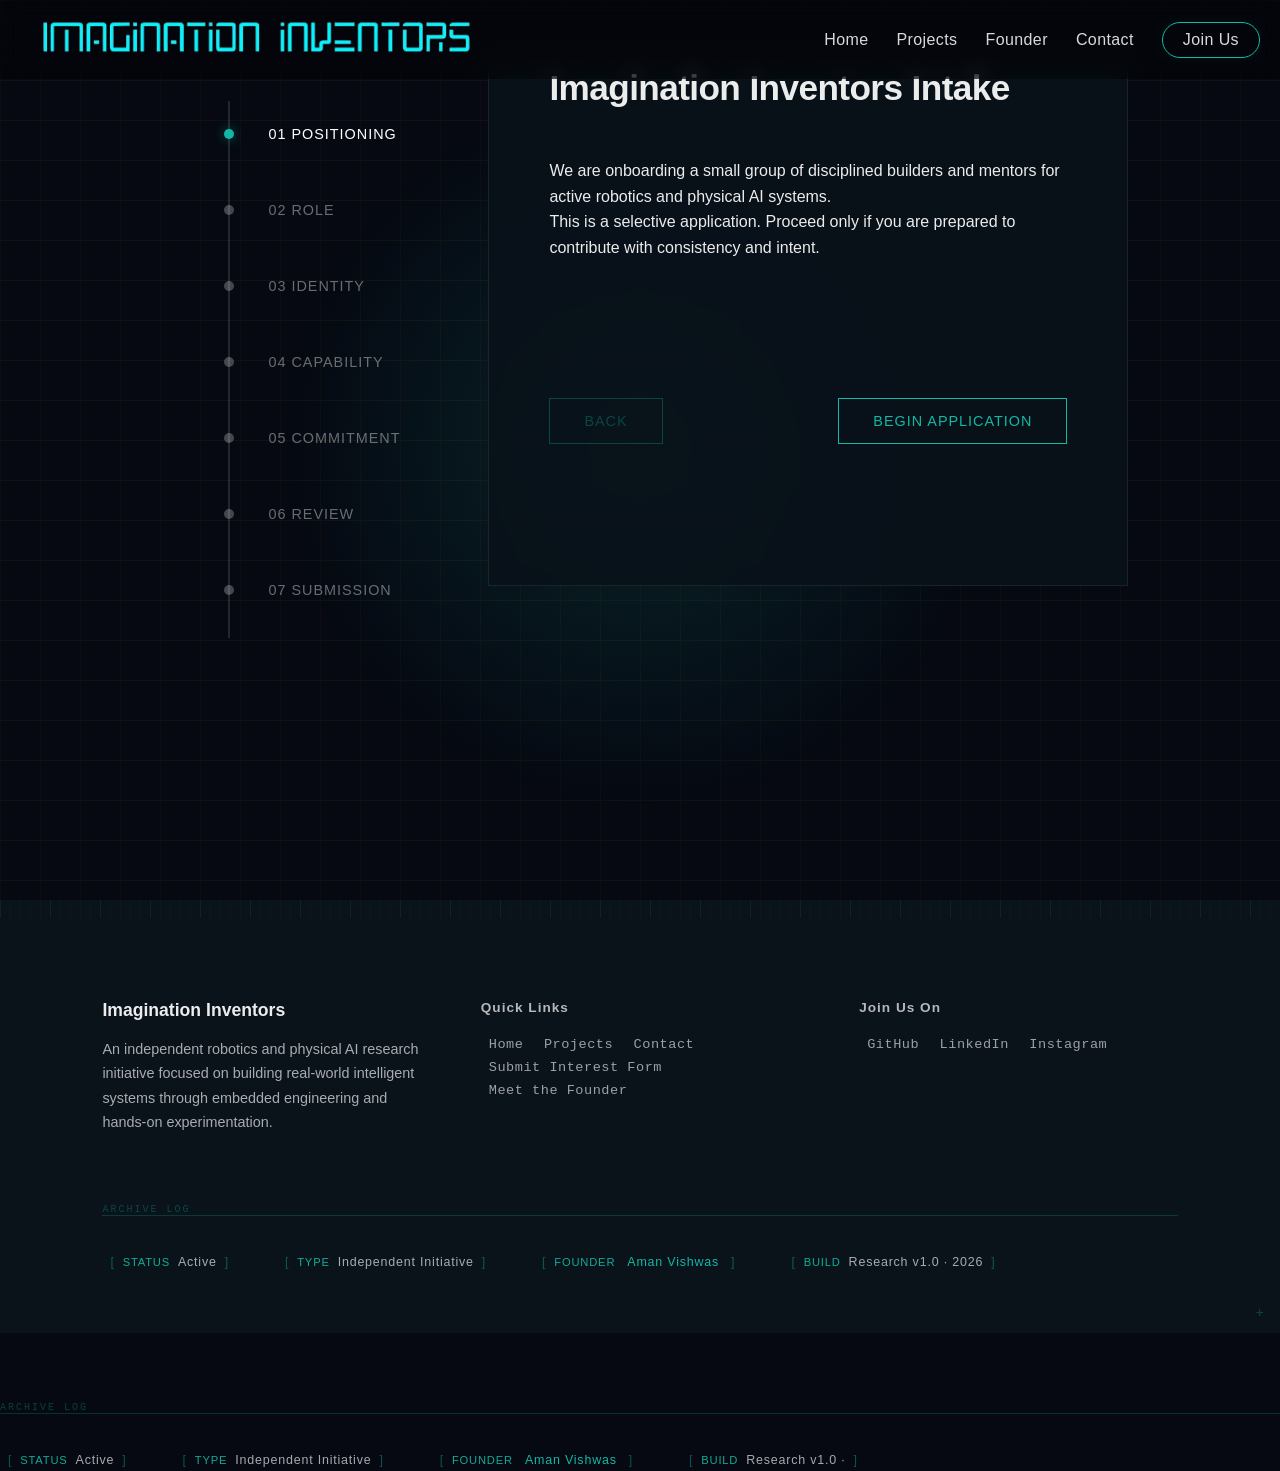
==== apply.html @ 556b09ab "fix(head): fix seo and meta tags across the pages" ====
<!DOCTYPE html>
<html lang="en">
<head>

<meta charset="UTF-8">
<meta name="viewport" content="width=device-width, initial-scale=1.0">

<title>Join the Lab | Imagination Inventors</title>

<meta name="description" content="Apply to join Imagination Inventors, an independent robotics and physical AI laboratory building real-world intelligent systems.">

<meta name="robots" content="index, follow">
<meta name="author" content="Aman Vishwas">
<meta name="theme-color" content="#04040c">

<link rel="canonical" href="https://imaginationinventors.in/apply">

<link rel="icon" href="/favicon.ico" sizes="any">
<link rel="apple-touch-icon" href="/apple-touch-icon.png">

<meta property="og:title" content="Join Imagination Inventors">
<meta property="og:description" content="Submit your interest form to join the Imagination Inventors robotics lab.">
<meta property="og:type" content="website">
<meta property="og:url" content="https://imaginationinventors.in/apply">
<meta property="og:image" content="https://imaginationinventors.in/og-image.png">

<link rel="stylesheet" href="css/styles.css">

<script type="application/ld+json">
{
 "@context": "https://schema.org",
 "@type": "WebPage",
 "name": "Join Imagination Inventors",
 "url": "https://imaginationinventors.in/apply"
}
</script>

</head>


<body>



 <!-- Navbar -->
<nav class ="navbar">
  <div class="logo">
    <img src="logo.png" alt="Imagination Inventors Logo">
  </div>

  <div class="nav-links" id="navLinks">
  <a href="index.html">Home</a>
  <a href="#Projects" onclick="scrollToId('#Projects')">Projects</a>
  <a href="founder.html">Founder</a>
  <a href="contact.html">Contact</a>
  <a href="apply.html" class="nav-login">Join Us</a>
</div>


  <div class="hamburger" id="hamburger">
    <span></span>
    <span></span>
    <span></span>
  </div>
</nav>
<div class="menu-overlay" id="menuOverlay"></div>

  <!-- MAIN CONTENT CHANGES -->

<main class="join-console">

  <section class="console-container">

<!-- LEFT PROGRESSION COLUMN -->
<aside class="console-progress">

  <!-- Vertical Track -->
  <div class="console-progress-track">
    <div class="console-progress-fill" id="consoleProgressFill"></div>
  </div>

  <!-- Phase Items -->
  <div class="console-phases">

    <div class="console-phase active" data-phase="0">
      <span class="phase-dot"></span>
      <span class="phase-label">01 Positioning</span>
    </div>

    <div class="console-phase" data-phase="1">
      <span class="phase-dot"></span>
      <span class="phase-label">02 Role</span>
    </div>

    <div class="console-phase" data-phase="2">
      <span class="phase-dot"></span>
      <span class="phase-label">03 Identity</span>
    </div>

    <div class="console-phase" data-phase="3">
      <span class="phase-dot"></span>
      <span class="phase-label">04 Capability</span>
    </div>

    <div class="console-phase" data-phase="4">
      <span class="phase-dot"></span>
      <span class="phase-label">05 Commitment</span>
    </div>

    <div class="console-phase" data-phase="5">
      <span class="phase-dot"></span>
      <span class="phase-label">06 Review</span>
    </div>

    <div class="console-phase" data-phase="6">
      <span class="phase-dot"></span>
      <span class="phase-label">07 Submission</span>
    </div>

  </div>

</aside>

    <!-- RIGHT PANEL -->
    <section class="console-panel">

      <div class="console-content" id="consoleContent">
        <!-- dynamic content loads here -->
      </div>

      <div class="console-controls">
        <button id="consoleBack" disabled>Back</button>
        <button id="consoleNext">Proceed</button>
      </div>

      <div class="console-status" id="consoleStatus"></div>

    </section>

  </section>

</main>

  <!-- FOOTER (copy same footer) -->
<footer class="site-footer">

  <div class="footer-top">

    <div class="footer-identity">
      <h3>Imagination Inventors</h3>
      <p>
        An independent robotics and physical AI research initiative 
        focused on building real-world intelligent systems through 
        embedded engineering and hands-on experimentation.
      </p>
    </div>

    <div class="footer-nav">
      <h4>Quick Links</h4>
      <a href="index.html">Home</a>
      <a href="projects.html">Projects</a>
      <a href="contact.html">Contact</a>
      <a href="apply.html">Submit Interest Form</a>
      <a href="founder.html">Meet the Founder</a>
    </div>

    <div class="footer-external">
      <h4>Join Us On</h4>
      <a href="https://github.com/Imagination-Inventors" target="_blank">GitHub</a>
      <a href="https://www.linkedin.com/in/aman-vishwas-20787b397/" target="_blank">LinkedIn</a>
      <a href="https://www.instagram.com/aman_vishwas.invents/" target="_blank">Instagram</a>
    </div>

  </div>

<div class="footer-bottom">
  <div class="footer-meta">

    <span class="meta-block">
      <label>Status</label>
      <value>Active</value>
    </span>

    <span class="meta-block">
      <label>Type</label>
      <value>Independent Initiative</value>
    </span>

    <span class="meta-block">
      <label>Founder</label>
      <value>
        <a href="" target="_blank">
          Aman Vishwas
        </a>
      </value>
    </span>

<span class="meta-block">
  <label>Build</label>
  <value>
    Research v1.0 · <span id="buildYear"></span>
  </value>
</span>

  </div>
</div>
</footer>

<div class="footer-bottom">
  <div class="footer-meta">

    <span class="meta-block">
      <label>Status</label>
      <value>Active</value>
    </span>

    <span class="meta-block">
      <label>Type</label>
      <value>Independent Initiative</value>
    </span>

    <span class="meta-block">
      <label>Founder</label>
      <value>
        <a href="founder.html" target="_blank">
          Aman Vishwas
        </a>
      </value>
    </span>

<span class="meta-block">
  <label>Build</label>
  <value>
    Research v1.0 · <span id="buildYear"></span>
  </value>
</span>

  </div>
</div>
</footer>
<script src="js/main.js" defer></script>
</body>
</html>
---- css/styles.css ----
:root{
  /* Core Background */
  --bg:#060912;

  /* Refined Accent (less neon, more authority) */
  --accent:#00C8E6;

  /* Secondary Accent – cooler and restrained */
  --accent2:#12B8A6;

  /* True Glass Layer */
  --glass:rgba(255,255,255,0.04);

  /* Primary Text */
  --text:rgba(255,255,255,0.92);

  /* Secondary Text */
  --text-soft:rgba(255,255,255,0.65);

  /* Depth Shadows */
  --shadow-deep:0 30px 80px rgba(0,0,0,0.65);
  --shadow-soft:0 10px 30px rgba(0,0,0,0.45);

  /* Subtle Glow (only for interaction) */
  --glow:0 0 18px rgba(0,200,230,0.25);

  /* Border Tone */
  --border:rgba(0,200,230,0.28);

  --nav-height:70px;
  --section-padding:120px 8%;
}

/* ================= RESET ================= */

*{
  margin:0;
  padding:0;
  box-sizing:border-box;
  font-family:'Poppins',sans-serif;
}

html{
  scroll-behavior:smooth;
  scroll-padding-top:var(--nav-height);
}

body{
  background-color:var(--bg);
  color:var(--text);
  overflow-x:hidden;
  scroll-snap-type:y mandatory;

  background-image:
    linear-gradient(#111 1px, transparent 1px),
    linear-gradient(90deg, #0e0e12 1px, transparent 1px);

  background-size:40px 40px;
  background-attachment:fixed;
}

/* ================= SNAP SYSTEM ================= */

.hero,
.research-focus,
.public-footprint,
.research-progression,
.research-direction,
.join-section{
  min-height:100vh;
  scroll-snap-align:start;
  scroll-snap-stop:always;
  scroll-margin-top:var(--nav-height);
}




section{
  padding:var(--section-padding);
}

/* Logo */
.logo img{
  height:55px;
  max-width:100%;
  transition:0.3s ease;
}

.logo img:hover{
  
  filter:drop-shadow(0 0 5px var(--accent));
}

/* Navbar */
.navbar{
  position:fixed;
  width:100%;
  padding:10px 20px;
  display:flex;
  justify-content:space-between;
  align-items:center;
  background:rgba(0,0,0,0.4);
  backdrop-filter:blur(10px);
  z-index:1000;
}

/* Desktop nav links */
.nav-links{
  display:flex;
  align-items:center;
}

/* Base link styling */
.nav-links a{
  position: relative;
  color: rgba(255,255,255,0.85);
  text-decoration: none;
  margin-left: 28px;
  font-weight: 500;
  letter-spacing: 0.4px;
  transition: color 0.35s cubic-bezier(.22,.61,.36,1),
              transform 0.35s cubic-bezier(.22,.61,.36,1);
}

/* Subtle hover refinement */
.nav-links a:hover{
  color: #ffffff;
  transform: translateY(-1px);
}

/* Premium underline layer */
.nav-links a::after{
  content: "";
  position: absolute;
  left: 50%;
  bottom: -8px;
  width: 0%;
  height: 1.5px;
  background: linear-gradient(
    90deg,
    rgba(125,249,255,0) 0%,
    rgba(125,249,255,0.9) 50%,
    rgba(125,249,255,0) 100%
  );
  transform: translateX(-50%);
  transition: width 0.4s cubic-bezier(.22,.61,.36,1),
              opacity 0.4s ease;
  opacity: 0;
  border-radius: 10px;
}

/* Underline reveal */
.nav-links a:hover::after{
  width: 120%;
  opacity: 1;
}

@supports not (backdrop-filter: blur(1px)) {
  nav,
  .stack-card,
  .menu-overlay {
    background:rgba(0,0,0,0.85);
  }
}


/* Hamburger base */
.hamburger{
  display:none;
  flex-direction:column;
  justify-content:center;
  cursor:pointer;
  width:30px;
  height:22px;
  position:relative;
}

.hamburger span{
  position:absolute;
  width:100%;
  height:3px;
  background:white;
  transition:all 0.3s ease;
}

.hamburger span:nth-child(1){ top:0; }
.hamburger span:nth-child(2){ top:9px; }
.hamburger span:nth-child(3){ bottom:0; }

/* Hamburger animation */
.hamburger.active span:nth-child(1){
  top:9px;
  transform:rotate(45deg);
}

.hamburger.active span:nth-child(2){
  opacity:0;
}

.hamburger.active span:nth-child(3){
  top:9px;
  bottom:auto;
  transform:rotate(-45deg);
}

.menu-overlay{
  position:fixed;
  inset:0;
  background:rgba(0,0,0,0.4);
  backdrop-filter:blur(10px);
  opacity:0;
  pointer-events:none;
  transition:0.3s ease;
  z-index:900;
}

.menu-overlay.active{
  opacity:1;
  pointer-events:auto;
}

.nav-login{
  padding: 8px 20px;
  border: 1px solid var(--accent2);
  border-radius: 999px;
  color: var(--accent2);
  background: transparent;
  font-weight: 500;
  letter-spacing: 0.5px;
  transition: 
    background 0.35s cubic-bezier(.22,.61,.36,1),
    color 0.35s cubic-bezier(.22,.61,.36,1),
    box-shadow 0.35s cubic-bezier(.22,.61,.36,1),
    transform 0.35s cubic-bezier(.22,.61,.36,1);
}

/* Premium hover */
.nav-login:hover{
  background: linear-gradient(
    135deg,
    rgba(24,240,212,0.15),
    rgba(24,240,212,0.35)
  );
  border-color: var(--accent2);
  color: #ffffff;
  transform: translateY(-1px);
  box-shadow: 
    0 8px 20px rgba(24,240,212,0.18),
    0 0 20px rgba(24,240,212,0.08);
}

.nav-login{
  box-shadow: 0 0 12px rgba(24,240,212,0.06);
}

/* ================= HERO (Elite Version) ================= */

/* ===== Elite Left-Aligned Hero ===== */

.hero{
  padding:170px 40px 120px;
  display:flex;
  flex-direction:column;
  align-items:flex-start;
  text-align:left;
  max-width:1100px;
  margin:0 auto;
}

.hero > * + *{
  margin-top:36px;
}

/* Tagline */
.hero-tagline{
  font-size:0.8rem;
  letter-spacing:2px;
  text-transform:uppercase;
  color:rgba(255,255,255,0.45);
}

/* Main Heading */
.hero-title{
  font-size: clamp(3rem, 5vw, 4.2rem);
  font-weight: 700;
  line-height: 1.08;
  letter-spacing: -1.2px;
  max-width: 900px;

  background: linear-gradient(
    180deg,
    rgba(255,255,255,1) 0%,
    rgba(255,255,255,0.85) 100%
  );
  -webkit-background-clip: text;
  -webkit-text-fill-color: transparent;
}
.hero-title,
.hero-description{
  opacity:0;
  transform:translateY(20px);
  animation: heroFade 1.1s cubic-bezier(.22,.61,.36,1) forwards;
}

.hero-description{
  animation-delay:0.15s;
}

@keyframes heroFade{
  to{
    opacity:1;
    transform:translateY(0);
  }
}
.hero{
  position: relative;
  overflow: hidden;
}

.hero::before{
  content:"";
  position:absolute;
  top:-30%;
  left:50%;
  transform:translateX(-50%);
  width:900px;
  height:900px;
  background: radial-gradient(
    circle,
    rgba(125,249,255,0.08) 0%,
    rgba(125,249,255,0.03) 35%,
    transparent 70%
  );
  pointer-events:none;
  z-index:0;
}

/* Description */
.hero-description{
  font-size:1.1rem;
  line-height:1.9;
  color:rgba(255,255,255,0.75);
  max-width:750px;
  margin-top:1.2rem;
}

/* Inline links inside hero */
.hero-description a{
  color: var(--accent2);
  text-decoration: none;
  font-weight: 500;
  position: relative;
  transition: color 0.35s cubic-bezier(.22,.61,.36,1);
}

.hero-description a::after{
  content:"";
  position:absolute;
  left:50%;
  bottom:-3px;
  width:0%;
  height:1px;
  background: var(--accent2);
  transform: translateX(-50%);
  transition: width 0.35s cubic-bezier(.22,.61,.36,1),
              opacity 0.35s ease;
  opacity:0.7;
}

.hero-description a:hover{
  color: #ffffff;
}

.hero-description a:hover::after{
  width:110%;
  opacity:1;
}
@keyframes gradientMove{
  0%{background-position:0%}
  100%{background-position:200%}
}

/* Buttons */
.btn-group{
  margin-top:42px;
  display:flex;
  gap:20px;
  flex-wrap:wrap;
  justify-content:flex-start;
}

.btn{
  padding:13px 28px;
  border-radius:999px;
  background:rgba(255,255,255,0.04);
  border:1px solid rgba(255,255,255,0.1);
  color:rgba(255,255,255,0.88);
  text-decoration:none;
  font-size:0.92rem;
  letter-spacing:0.4px;
  font-weight:500;

  backdrop-filter: blur(6px);

  transition:
    transform 0.35s cubic-bezier(.22,.61,.36,1),
    background 0.35s cubic-bezier(.22,.61,.36,1),
    border-color 0.35s cubic-bezier(.22,.61,.36,1),
    box-shadow 0.35s cubic-bezier(.22,.61,.36,1),
    color 0.35s cubic-bezier(.22,.61,.36,1);
}

/* Primary CTA */
.btn-primary{
  background: linear-gradient(
    135deg,
    var(--accent2),
    rgba(20,224,196,0.85)
  );
  border-color: var(--accent2);
  color:#0b0f14;
  font-weight:600;

  box-shadow:
    0 6px 18px rgba(20,224,196,0.18),
    0 0 20px rgba(20,224,196,0.08);
}

/* Micro Hover Elevation */
.btn:hover{
  transform:translateY(-2px);
}

/* Secondary Hover (glass refinement) */
.btn:not(.btn-primary):hover{
  background:rgba(255,255,255,0.08);
  border-color:rgba(255,255,255,0.2);
  color:#ffffff;

  box-shadow:
    0 8px 22px rgba(0,0,0,0.35);
}

/* Primary Hover (controlled brightness, not blast) */
.btn-primary:hover{
  background: linear-gradient(
    135deg,
    #20f5dc,
    var(--accent2)
  );

  box-shadow:
    0 10px 26px rgba(20,224,196,0.25),
    0 0 28px rgba(20,224,196,0.12);
}

/* Active press */
.btn:active{
  transform:translateY(0);
}



.section-title{
  font-size:1.9rem;
  font-weight:600;
  letter-spacing:-0.4px;
  color:#ffffff;

  text-align:left;
  margin-bottom:28px;

  position:relative;
}

/* Subtle underline indicator */
.section-title::after{
  content:"";
  display:block;
  width:40px;
  height:2px;
  background:rgba(20,224,196,0.6);
  margin-top:12px;
}

.grid{
  display:grid;
  grid-template-columns:repeat(auto-fit,minmax(280px,1fr));
  gap:30px;
}

.card{
  background:var(--glass);
  padding:40px;
  border-radius:20px;
  backdrop-filter:blur(8px);
  transition:0.5s;
}

.card:hover{
  transform:translateY(-12px);
  box-shadow:0 0 45px rgba(0,247,255,0.4);
}

/* Scroll reveal */
.reveal{
  opacity:0;
  transform:translateY(60px);
  transition:1s ease;
}

.reveal.active{
  opacity:1;
  transform:translateY(0);
}


.bottom-bar{
  margin-top:60px;
  text-align:center;
  color:rgba(255,255,255,0.6);
  font-size:clamp(0.75rem,2.5vw,0.9rem);
  padding:0 15px;
}

/* ================= MOBILE ================= */
@media (max-width:768px){

  /* Disable strict snap on mobile */
  body{
    scroll-snap-type:none;
  }

.hero{
  min-height:100vh;
  min-height:100svh;

  display:flex;
  flex-direction:column;

  justify-content:center;
  align-items:flex-start;

  padding:var(--nav-height) 20px 0;
}

  /* Logo */
  .logo img{
    height:38px;
  }

  /* Navigation */
  .nav-links{
    position:absolute;
    top:60px;
    right:0;
    background:#04040c;
    width:220px;
    flex-direction:column;
    align-items:flex-start;
    padding:20px;
    opacity:0;
    transform:translateY(-15px);
    pointer-events:none;
    transition:all 0.3s ease;
  }

  .nav-links.active{
    opacity:1;
    transform:translateY(0);
    pointer-events:auto;
  }

  .nav-links a{
    margin:12px 0;
    padding:8px 0;
    font-size:0.95rem;
  }

  .hamburger{
    display:flex;
  }

  /* Hero */
  .hero{
    padding:110px 20px 70px;
    align-items:flex-start;
  }

  .hero-title{
    font-size:clamp(1.9rem, 7vw, 2.4rem);
    line-height:1.2;
    max-width:100%;
  }

  .hero-description{
    font-size:0.95rem;
    line-height:1.75;
    max-width:100%;
  }

  .hero-tagline{
    font-size:0.75rem;
    letter-spacing:1.8px;
  }

  /* Buttons stack vertically */
  .btn-group{
    flex-direction:column;
    width:100%;
    gap:14px;
  }

  .btn{
    width:100%;
    text-align:center;
    padding:14px;
  }

  /* Timeline mobile layout */
  .timeline{
    padding-left:25px;
    border-left:1px solid rgba(20,224,196,0.3);
  }

  .timeline-item{
    margin-bottom:50px;
  }

  .timeline-card{
    flex-direction:column;
    gap:15px;
    padding:24px;
  }

  .timeline-body p{
    max-width:100%;
  }

  /* Grid sections collapse */
  .focus-grid,
  .footprint-grid,
  .join-grid{
    grid-template-columns:1fr;
  }

  /* Footer metadata stack */
  .footer-meta{
    flex-direction:column;
    gap:18px;
  }

}

/* ================= MICRO TYPOGRAPHY TUNING ================= */
@media (max-width:768px){

  /* Global vertical rhythm */
  section{
    padding:90px 20px;
  }

  .research-progression,
  .research-focus,
  .public-footprint,
  .research-direction,
  .join-section{
    padding:100px 20px;
  }

  /* Section titles */
  .section-title{
    font-size:1.55rem;
    line-height:1.3;
    margin-bottom:22px;
  }

  .section-title::after{
    margin-top:10px;
    width:32px;
  }

  /* Paragraph rhythm */
  p{
    font-size:0.95rem;
    line-height:1.75;
  }

  /* Card spacing refinement */
  .focus-card,
  .footprint-card,
  .join-card{
    padding:22px;
  }

  /* Timeline breathing */
  .timeline-card{
    padding:22px;
  }

  .timeline-body h3{
    font-size:1.1rem;
    margin-bottom:8px;
  }

  .timeline-body p{
    font-size:0.9rem;
  }

  /* Hero fine tuning */
  .hero{
    padding-top:100px;
  }

  .hero > * + *{
    margin-top:28px;
  }

  /* Footer refinement */
  .site-footer{
    padding:80px 20px 50px;
  }

  .footer-meta{
    font-size:0.75rem;
    letter-spacing:0.6px;
  }

}



/* ================= Mobile Section Activation Glow ================= */
@media (hover:none){

  .section-activated::before{
    content:"";
    position:fixed;
    inset:0;
    pointer-events:none;
    z-index:-1;

    background:radial-gradient(
      800px circle at 50% 40%,
      rgba(20,224,196,0.08),
      transparent 70%
    );

    animation:sectionPulse 600ms ease-out forwards;
  }

  @keyframes sectionPulse{
    0%{
      opacity:0.6;
    }
    100%{
      opacity:0;
    }
  }

}

/* Research Progression */

.research-progression{
  padding:140px 8%;
}

.section-intro{
  max-width:650px;
  margin:12px 0 70px;
  font-size:0.95rem;
  color:rgba(255,255,255,0.6);
}


/* Roadmap */

.research-direction{
  padding:120px 8%;
}

.roadmap ul{
  list-style:none;
  padding:0;
  max-width:700px;
}

.roadmap li{
  margin-bottom:18px;
  font-size:1rem;
  color:rgba(255,255,255,0.8);
  position:relative;
  padding-left:20px;
}

.roadmap li::before{
  content:"–";
  position:absolute;
  left:0;
  color:rgba(20,224,196,0.7);
}
/* ================= Timeline – Refined ================= */

.timeline{
  position:relative;
  padding-left:70px;
  border-left:2px solid rgba(20,224,196,0.22);
  transition:border-color 0.6s ease;
}

.timeline-item{
  position:relative;
  margin-bottom:90px;

  opacity:0;
  transform:translateX(-30px);
  transition:
    transform 0.8s cubic-bezier(0.22,1,0.36,1),
    opacity 0.6s ease;
}

.timeline-item.visible{
  opacity:1;
  transform:translateX(0);
}

/* Dot marker */

.timeline-item::before{
  content:"";
  position:absolute;
  left:-9px;
  top:34px;
  width:14px;
  height:14px;
  background:rgba(20,224,196,0.75);
  border-radius:50%;
  transition:transform 0.3s ease, box-shadow 0.3s ease;
}

/* Subtle dot expansion on hover */
.timeline-item:hover::before{
  transform:scale(1.15);
  box-shadow:0 0 12px rgba(20,224,196,0.35);
}

/* Timeline Card */

.timeline-card{
  display:flex;
  align-items:flex-start;
  justify-content:space-between;
  gap:50px;
  padding:34px 40px;

  background:rgba(255,255,255,0.035);
  border:1px solid rgba(255,255,255,0.07);
  border-radius:16px;

  text-decoration:none;
  color:inherit;

  transition:
    transform 0.45s cubic-bezier(0.22,1,0.36,1),
    border-color 0.4s ease,
    background 0.4s ease,
    box-shadow 0.4s ease;
}

/* Hover = structured movement */
.timeline-card:hover{
  transform:translateX(10px);
  background:rgba(20,224,196,0.06);
  border-color:rgba(20,224,196,0.35);
  box-shadow:0 20px 40px rgba(0,0,0,0.35);
}

/* Year */

.timeline-year{
  font-size:0.82rem;
  letter-spacing:1.2px;
  color:rgba(255,255,255,0.42);
  margin-bottom:10px;
}

/* Title */

.timeline-body h3{
  font-size:1.25rem;
  font-weight:600;
  margin-bottom:10px;
  color:#ffffff;
}

/* Description */

.timeline-body p{
  font-size:0.96rem;
  color:rgba(255,255,255,0.72);
  line-height:1.7;
  max-width:620px;
}

/* Arrow */

.timeline-arrow{
  font-size:1.3rem;
  opacity:0.35;
  transition:transform 0.35s ease, opacity 0.35s ease;
}

.timeline-card:hover .timeline-arrow{
  transform:translateX(8px);
  opacity:1;
}


.research-focus{
  padding:140px 8%;
}

.focus-grid{
  display:grid;
  grid-template-columns:repeat(auto-fit,minmax(260px,1fr));
  gap:30px;
  margin-top:60px;
}

.focus-card{
  background:rgba(255,255,255,0.04);
  border:1px solid rgba(255,255,255,0.08);
  border-radius:16px;
  padding:28px;
  transition:all 0.35s ease;
}

.focus-card:hover{
  border-color:rgba(20,224,196,0.4);
  transform:translateY(-6px);
  background:rgba(20,224,196,0.06);
}

.focus-card h3{
  font-size:1.1rem;
  margin-bottom:10px;
}

.focus-card p{
  font-size:0.92rem;
  color:rgba(255,255,255,0.7);
  line-height:1.6;
}

.public-footprint{
  padding:140px 8%;
}

.footprint-grid{
  display:grid;
  grid-template-columns:repeat(auto-fit,minmax(260px,1fr));
  gap:30px;
  margin-top:60px;
}

.footprint-card{
  background:rgba(255,255,255,0.035);
  border:1px solid rgba(255,255,255,0.07);
  border-radius:16px;
  padding:28px;
  transition:all 0.35s ease;
}

.footprint-card:hover{
  border-color:rgba(20,224,196,0.35);
  background:rgba(20,224,196,0.05);
}

.footprint-card h3{
  font-size:1.05rem;
  margin-bottom:10px;
}

.footprint-card p{
  font-size:0.92rem;
  color:rgba(255,255,255,0.7);
  line-height:1.6;
}

.footprint-card a{
  display:inline-block;
  margin-top:14px;
  font-size:0.85rem;
  color:var(--accent2);
  text-decoration:none;
  transition:0.25s ease;
}

.footprint-card a:hover{
  color:var(--accent);
}

.join-section{
  padding:140px 8%;
}

.join-grid{
  display:grid;
  grid-template-columns:repeat(auto-fit,minmax(280px,1fr));
  gap:40px;
  margin-top:60px;
}

.join-card{
  background:rgba(255,255,255,0.035);
  border:1px solid rgba(255,255,255,0.07);
  border-radius:16px;
  padding:32px;
  transition:all 0.35s ease;
}

.join-card:hover{
  border-color:rgba(20,224,196,0.35);
  background:rgba(20,224,196,0.05);
  transform:translateY(-6px);
}

.join-card h3{
  margin-bottom:18px;
  font-size:1.1rem;
}

.join-card ul{
  list-style:none;
  padding:0;
}

.join-card li{
  margin-bottom:12px;
  font-size:0.95rem;
  color:rgba(255,255,255,0.75);
  position:relative;
  padding-left:18px;
}

.join-card li::before{
  content:"•";
  position:absolute;
  left:0;
  color:var(--accent2);
}

.join-cta{
  margin-top:60px;
}



/* ================= 10% Innovation ================= */



body::before{
  content:"";
  position:fixed;
  top:0;
  left:0;
  width:100%;
  height:100%;
  pointer-events:none;
  z-index:-1;

  background: radial-gradient(
    600px circle at var(--mouse-x, 50%) var(--mouse-y, 50%),
    rgba(20,224,196,0.12),
    transparent 60%
  );

  transition: background 0.1s ease;
}


/* ================================ Footer redesign ================================ */

.site-footer{
  background:#0a121a;
  background-image:none; /* remove body grid */
}

.site-footer{
  padding:100px 8% 60px;
  background:#0a121a; /* Blueprint Blue */
  position:relative;
  overflow:hidden;
}

.site-footer::before{
  content:"";
  position:absolute;
  top:0;
  left:0;
  width:100%;
  height:18px;

  background:
    repeating-linear-gradient(
      90deg,
      rgba(20,224,196,0.25) 0px,
      rgba(20,224,196,0.25) 1px,
      transparent 1px,
      transparent 10px
    ),
    repeating-linear-gradient(
      90deg,
      rgba(20,224,196,0.5) 0px,
      rgba(20,224,196,0.5) 1px,
      transparent 1px,
      transparent 50px
    );

  opacity:0.15;
}

.footer-nav a,
.footer-external a{
  font-family:'JetBrains Mono', monospace;
  font-size:0.85rem;
  letter-spacing:0.5px;
}

.footer-nav a,
.footer-external a{
  position:relative;
  display:inline-block;
  padding:4px 8px;
  transition:color 0.25s ease;
}

.footer-nav a::before,
.footer-nav a::after,
.footer-external a::before,
.footer-external a::after{
  content:"";
  position:absolute;
  width:6px;
  height:6px;
  border:1px solid var(--accent2);
  opacity:0;
  transition:0.25s ease;
}

.footer-nav a::before,
.footer-external a::before{
  top:0;
  left:0;
  border-right:none;
  border-bottom:none;
}

.footer-nav a::after,
.footer-external a::after{
  bottom:0;
  right:0;
  border-left:none;
  border-top:none;
}

.footer-nav a:hover::before,
.footer-nav a:hover::after,
.footer-external a:hover::before,
.footer-external a:hover::after{
  opacity:0.6;
}


.site-footer::after{
  content:"+";
  position:absolute;
  bottom:12px;
  right:16px;
  font-family:'JetBrains Mono', monospace;
  font-size:14px;
  color:rgba(20,224,196,0.25);
}

.footer-top{
  display:grid;
  grid-template-columns:repeat(auto-fit,minmax(220px,1fr));
  gap:60px;
}

.footer-identity h3{
  font-size:1.1rem;
  margin-bottom:16px;
}

.footer-identity p{
  font-size:0.9rem;
  line-height:1.7;
  color:rgba(255,255,255,0.65);
}

.footer-nav h4,
.footer-external h4{
  font-size:0.85rem;
  letter-spacing:1px;
  margin-bottom:18px;
  color:rgba(255,255,255,0.7);
}

.footer-nav a,
.footer-external a{
  color:rgba(255,255,255,0.6);
  text-decoration:none;
}

.footer-nav a:hover,
.footer-external a:hover{
  color:var(--accent2);
}

.footer-bottom{
  margin-top:70px;
  padding-top:30px;
  border-top:1px solid rgba(20,224,196,0.15);
  display:flex;
  justify-content:space-between;
  align-items:center;
  flex-wrap:wrap;
  gap:12px;
}

.footer-bottom p{
  font-family:'JetBrains Mono', monospace;
  font-size:0.8rem;
  letter-spacing:0.6px;
  color:rgba(255,255,255,0.55);
}

.footer-bottom a{
  position:relative;
  color:var(--accent2);
  text-decoration:none;
  padding:2px 6px;
  transition:all 0.25s ease;
}

.footer-bottom a::after{
  content:"";
  position:absolute;
  left:0;
  bottom:-2px;
  width:0%;
  height:1px;
  background:var(--accent2);
  transition:0.25s ease;
}

.footer-bottom a:hover::after{
  width:100%;
}

.footer-bottom a:hover{
  color:var(--accent);
}

.footer-bottom{
  position:relative;
}

.footer-bottom::before{
  content:"ARCHIVE LOG";
  position:absolute;
  top:-12px;
  left:0;
  font-family:'JetBrains Mono', monospace;
  font-size:10px;
  letter-spacing:2px;
  color:rgba(20,224,196,0.25);
}

.footer-bottom{
  margin-top:70px;
  padding-top:30px;
  border-top:1px solid rgba(20,224,196,0.15);
}

.footer-meta{
  display:flex;
  flex-wrap:wrap;
  gap:30px;
  font-family:'JetBrains Mono', monospace;
  font-size:0.8rem;
  letter-spacing:0.6px;
  color:rgba(255,255,255,0.55);
}

.footer-meta span{
  position:relative;
}

.footer-meta strong{
  color:rgba(20,224,196,0.75);
  font-weight:500;
}

.footer-meta a{
  color:var(--accent2);
  text-decoration:none;
  position:relative;
  padding:2px 4px;
  transition:0.25s ease;
}

.footer-meta a::after{
  content:"";
  position:absolute;
  left:0;
  bottom:-2px;
  width:0%;
  height:1px;
  background:var(--accent2);
  transition:0.25s ease;
}

.footer-meta a:hover::after{
  width:100%;
}

.footer-meta a:hover{
  color:var(--accent);
}

.footer-bottom{
  margin-top:80px;
  padding-top:35px;
  border-top:1px solid rgba(20,224,196,0.18);
}

.footer-meta{
  display:flex;
  flex-wrap:wrap;
  gap:40px;
  font-family:'JetBrains Mono', monospace;
  font-size:0.78rem;
  letter-spacing:0.8px;
  color:rgba(255,255,255,0.55);
}

.meta-block{
  display:flex;
  gap:8px;
  align-items:center;
  position:relative;
  padding:4px 8px;
}

/* Blueprint bracket framing */
.meta-block::before{
  content:"[";
  color:rgba(20,224,196,0.35);
}

.meta-block::after{
  content:"]";
  color:rgba(20,224,196,0.35);
}

.meta-block label{
  color:rgba(20,224,196,0.75);
  text-transform:uppercase;
  font-size:0.7rem;
}

.meta-block value{
  color:rgba(255,255,255,0.65);
}

/* Founder link */
.meta-block a{
  color:var(--accent2);
  text-decoration:none;
  position:relative;
  transition:0.25s ease;
}

.meta-block a::after{
  content:"";
  position:absolute;
  left:0;
  bottom:-2px;
  width:0%;
  height:1px;
  background:var(--accent2);
  transition:0.25s ease;
}

.meta-block a:hover{
  color:var(--accent);
}

.meta-block a:hover::after{
  width:100%;
}
/* ================= Refined Touch Pulse ================= */
@media (hover:none){

  body::after{
    content:"";
    position:fixed;
    inset:0;
    pointer-events:none;
    z-index:-1;

    background:radial-gradient(
      400px circle at var(--touch-x, 50%) var(--touch-y, 50%),
      rgba(20,224,196,0.07),
      transparent 70%
    );

    opacity:0;
    transition:opacity 0.5s ease;
  }

  body.touch-active::after{
    opacity:1;
  }

}


/* ================================ !!!FORM CSS STARTS HERE!!! ================================ */
/* ================= JOIN CONSOLE – V2 ENGINEERED ================= */

.join-console{
  padding:5px 8% 120px;
  min-height:100vh;
}

.console-container{
  display:grid;
  grid-template-columns:300px 640px 1fr;
  max-width:1400px;
  margin:0 auto;
  align-items:start;
}

/* ===== LEFT PROGRESSION RAIL ===== */
/* ================= PERFECTLY ALIGNED PROGRESS ================= */

.console-progress{
  position:relative;
  padding-left:50px;
}

/* vertical track */
.console-progress-track{
  position:absolute;
  left:40px;           
  top:-25px;
  bottom:20px;
  width:2px;
  background:rgba(255,255,255,0.12);
}

/* fill line */
.console-progress-fill{
  position:absolute;
  left:0px;         
  top:0px;
  width:2px;
  height:0%;
  background:var(--accent2);
  transition:height 0.6s cubic-bezier(0.22,1,0.36,1);
}

/* phase rows */
.console-phase{
  position:relative;
  display:flex;
  align-items:center;
  gap:14px;
  margin-bottom:60px;
  font-size:0.9rem;
  letter-spacing:1px;
  color:rgba(255,255,255,0.4);
  text-transform:uppercase;
}

.console-progress{
  margin-top:120px;   /* move section downward */
}
/* dot */
.phase-dot{
  position:absolute;
  left:-14px;          
  width:10px;
  height:10px;
  border-radius:50%;
  background:rgba(255,255,255,0.25);
  transition:all 0.3s ease;
}

/* shift text away from dot */
.phase-label{
  margin-left:30px;
}

.console-phase.active{
  color:#ffffff;
}

.console-phase.active .phase-dot{
  background:var(--accent2);
  box-shadow:0 0 12px rgba(20,224,196,0.4);
}

.console-phase.completed .phase-dot{
  background:var(--accent2);
  box-shadow:0 0 12px rgba(20,224,196,0.4);
}

/* ===== RIGHT PANEL ===== */

.console-panel{
  background:rgba(10,18,26,0.88);
  border:1px solid rgba(255,255,255,0.08);
  padding:110px 60px;
  min-height:520px;
  backdrop-filter:blur(6px);
}

.console-panel h2{
  font-size:2.2rem;
  font-weight:600;
  letter-spacing:-0.6px;
  margin-bottom:50px;
}

.console-content{
  min-height:280px;
  transition:0.4s ease;
}
.console-panel{
  background:rgba(10,18,26,0.88);
  border:1px solid rgba(255,255,255,0.08);
  padding:70px 60px;
  min-height:520px;
  backdrop-filter:blur(6px);

  margin-top:60px;   /* move section downward */
}

/* ===== INPUTS – ENGINEERING STYLE ===== */

.console-panel input,
.console-panel textarea{
  width:100%;
  background:transparent;
  border:none;
  border-bottom:1px solid rgba(255,255,255,0.18);
  padding:16px 0;
  margin-bottom:28px;
  color:white;
  font-size:1rem;
  outline:none;
  transition:0.3s ease;
  margin-top:8px;
}

.console-panel textarea{
  resize:vertical;
  min-height:100px;
}

.console-panel input::placeholder,
.console-panel textarea::placeholder{
  color:rgba(255,255,255,0.45);
}

.console-panel input:focus,
.console-panel textarea:focus{
  border-bottom:1px solid var(--accent2);
}

/* ===== CONTROLS ===== */

.console-controls{
  display:flex;
  justify-content:space-between;
  margin-top:50px;
}

.console-controls button{
  padding:14px 34px;
  background:transparent;
  border:1px solid var(--accent2);
  color:var(--accent2);
  cursor:pointer;
  font-size:0.9rem;
  letter-spacing:1px;
  text-transform:uppercase;
  transition:0.3s ease;
}

.console-controls button:hover{
  background:var(--accent2);
  color:#000;
}

.console-controls button:disabled{
  opacity:0.3;
  cursor:not-allowed;
}

.console-status{
  margin-top:24px;
  font-size:0.8rem;
  letter-spacing:1px;
  color:var(--accent2);
  height:18px;
}

/* ===== MODE BUTTONS ===== */

.mode-btn{
  display:block;
  width:100%;
  padding:18px 0;
  margin-bottom:30px;
  background:transparent;
  border:1px solid rgba(255,255,255,0.15);
  color:white;
  letter-spacing:1px;
  text-transform:uppercase;
  cursor:pointer;
  transition:0.3s ease;
}

.mode-btn:hover{
  border-color:var(--accent2);
  background:rgba(20,224,196,0.06);
}



/* Validation States */
.input-error{
  border-bottom:1px solid #ff3b3b !important;
}

.input-valid{
  border-bottom:1px solid var(--accent2) !important;
}


.console-wrapper{
  display:grid;
  grid-template-columns:180px minmax(0,1fr);
  gap:80px;
  align-items:start;
}

/* ================= MOBILE JOIN CONSOLE FIX ================= */



/* ================================ !!!new update!!! ================================ */
/* ================= Console Transitions ================= */

.console-animating {
  pointer-events: none;
}

.console-exit {
  opacity: 1;
  transform: translateY(0);
}

.console-exit-active {
  opacity: 0;
  transform: translateY(-12px);
  transition: all 0.25s ease;
}

.console-enter {
  opacity: 0;
  transform: translateY(12px);
}

.console-enter-active {
  opacity: 1;
  transform: translateY(0);
  transition: all 0.35s ease;
}

/* ================= Character Counter ================= */

.char-counter {
  font-size: 0.8rem;
  margin-top: 6px;
  color: rgba(255,255,255,0.4);
  transition: color 0.2s ease;
}

.char-counter.low {
  color: #ff4d4d;
}

.char-counter.ok {
  color: var(--accent2);
}

/* ================= Error State ================= */

.input-error {
  border-bottom: 1px solid #ff4d4d !important;
}

.input-valid {
  border-bottom: 1px solid var(--accent2) !important;
}

/* Review wrapping fix */

#consoleContent p {
  word-break: break-word;
  overflow-wrap: anywhere;
  line-height: 1.6;
}

#consoleContent strong {
  display: inline-block;
  min-width: 160px;
  color: var(--accent2);
  text-transform: capitalize;
}

/* ================= Commitment Styling ================= */

.commitment-group {
  margin-top: 30px;
  padding: 24px;
  border: 1px solid rgba(255,255,255,0.08);
  border-radius: 10px;
  background: rgba(255,255,255,0.02);
  text-align: left;
}

.commitment-group h4 {
  margin-bottom: 18px;
  color: var(--accent2);
  font-weight: 500;
  letter-spacing: 0.5px;
}

.commit-item {
  /* display: flex; */
  align-items: flex-start;
  gap: 22px;
  margin-bottom: 16px;
  font-size: 0.95rem;
  line-height: 1.5;
  cursor: pointer;
}

.commit-item input[type="checkbox"] {
  margin-top: 3px;
  transform: scale(1.15);
  accent-color: var(--accent2);
  cursor: pointer;
}

.commit-item span {
  flex: 1;
}

.phase-subtitle{
  font-size:0.8rem;
  text-transform:uppercase;
  letter-spacing:1px;
  color:rgba(20,224,196,0.65);
  margin-bottom:28px;
}

.role-options{
  display:flex;
  gap:20px;
  margin-top:30px;
}

.role-card{
  flex:1;
  padding:24px;
  border:1px solid rgba(255,255,255,0.08);
  border-radius:10px;
  background:rgba(255,255,255,0.02);
  cursor:pointer;
  transition:all 0.2s ease;
}

.role-card:hover{
  border-color:var(--accent2);
}

.role-card.selected{
  border-color:var(--accent2);
  background:rgba(20,224,196,0.08);
}


/* ================= MOBILE JOIN CONSOLE ================= */

@media (max-width: 768px){

  /* Remove strict snapping */
  body{
    scroll-snap-type: none;
  }

  .join-console{
    padding:120px 20px 80px;
  }

  /* Stack layout vertically */
  .console-container{
    display:flex;
    flex-direction:column;
    gap:40px;
  }

  /* PROGRESS → TOP HORIZONTAL */
  .console-progress{
    display:flex;
    flex-direction:row;
    justify-content:space-between;
    align-items:center;
    position:relative;
    padding-bottom:20px;
  }

  /* Remove vertical track */
  .console-progress-track{
    display:none;
  }

  /* Horizontal phase alignment */
  .console-phase{
    flex-direction:column;
    align-items:center;
    text-align:center;
    font-size:0.7rem;
  }

  .phase-dot{
    width:12px;
    height:12px;
    margin-bottom:6px;
  }

  .phase-label{
    font-size:0.65rem;
    letter-spacing:0.5px;
  }

  /* MAIN CONTENT FULL WIDTH */
  .console-panel{
    width:100%;
  }

  .console-content{
    width:100%;
  }

  /* INPUTS FULL WIDTH */
  .console-content input,
  .console-content textarea,
  .console-content select{
    width:100%;
    font-size:0.95rem;
  }

  textarea{
    min-height:110px;
  }

  /* Buttons stacked */
  .console-controls{
    flex-direction:column;
    gap:14px;
  }

  .console-controls button{
    width:100%;
  }

  /* Reduce heading sizes */
  .console-content h2{
    font-size:1.4rem;
  }

  .phase-subtitle{
    font-size:0.85rem;
  }

  .console-wrapper{
    display:block;
    margin:120px auto;
    padding:0 6%;
  }

  /* Convert progress to horizontal */
  .console-progress{
    display:none;
  }

  .console-progress-track{
    display:none;
  }

  .console-progress-fill{
    display:none;
  }

  .console-phase{
    display:none;
  }

  .phase-dot{
    display: none;
  }
  

  .console-panel{
    padding:calc(var(--nav-height) + 40px) 20px 80px;
    min-height:auto;
  }
   .console-panel{
    width:100%;
    max-width:600px;
    margin:0 auto;
  }

    .console-controls{
    flex-direction:column;
    gap:14px;
  }

  .console-controls button{
    width:100%;
  }

    .role-options{
    display:flex;
    flex-direction:column;
    gap:18px;
  }

  .role-card{
    width:100%;
  }
}
/* ================================ ORB INTERACTIONS ================================*/
.orb-container {
  position: fixed;
  top: 120px;
  right: 40px;
  width: 120px;
  height: 120px;
  pointer-events: auto;
  cursor: pointer;
  z-index: 999999;
  transition: transform 0.8s cubic-bezier(.65,.05,.36,1);
}

.orb-container.docked {
  transform: translateY(calc(100vh - 260px)) translateX(-10px) scale(0.95);
}

.orb-container.docked .orb-wrapper {
  animation-duration: 6s;
}
.orb-container.docked {
  transform: translateY(calc(100vh - 260px)) scale(0.9);
  
}

.orb-wrapper {
  width: 100%;
  height: 100%;
  animation: float 4s ease-in-out infinite;
}

.orb {
  width: 100%;
  height: 100%;
  transition: transform 0.2s ease-out;
}

/* Styling */
.orb-body {
  fill: #141414;
  stroke: #00C8E6;
  stroke-width: 3;
}

.orb-ring {
  fill: none;
  stroke: #00C8E6;
  stroke-width: 1;
  opacity: 0.3;
}

.orb-visor {
  fill: #00C8E6;
}

.orb-highlight {
  fill: white;
  opacity: 0.8;
}

.orb-blink {
  fill: #141414;
  transform-origin: center;
  animation: blink 6s infinite;
}

/* Floating */
@keyframes float {
  0%,100% { transform: translateY(0px); }
  50% { transform: translateY(-10px); }
}

/* Random Blink */
@keyframes blink {
  0%,95%,100% { transform: scaleY(0); }
  97% { transform: scaleY(1); }
}
.orb-pupil {
  fill: #0ff;
  transition: transform 0.08s linear;
}
.visor-base {
  fill: #0c0c0c;
}

.visor-glow {
  fill: #00C8E6;
  opacity: 0.25;
}

.orb-pupil {
  fill: #00C8E6;
  transition: transform 0.08s linear;
}

.visor-reflection {
  fill: white;
  opacity: 0.6;
}
.visor-base {
  fill: #0c0c0c;
}

.eye-socket {
  fill: #111;
}

.eye-pupil {
  fill: #00C8E6;
  transition: transform 0.08s linear, r 0.2s ease;
}

.scan-line {
  fill: #00C8E6;
  opacity: 0.4;
  animation: scanMove 4s linear infinite;
}

@keyframes scanMove {
  0% { transform: translateY(0px); }
  100% { transform: translateY(20px); }
}
.orb.thinking .eye-pupil {
  animation: thinkingPulse 1.5s ease-in-out infinite;
}

@keyframes thinkingPulse {
  0%,100% { opacity: 1; }
  50% { opacity: 0.4; }
}
.eye-pupil {
  animation: idleJitter 6s infinite;
}

.eyelid {
  fill: #141414;
  transform-origin: center center;
  transform-box: fill-box;
  transform: scaleY(0);
  animation: blink 7s infinite ease-in-out;
}

@keyframes blink {
  0%, 92%, 100% {
    transform: scaleY(0);
  }
  95% {
    transform: scaleY(1);
  }
}
/* ========================================= */
/* CHAT PANEL – REFINED DARK TECH CORE */
/* ========================================= */

.chat-panel {
  position: fixed;
  bottom: 120px;
  right: 100px;

  width: 320px;
  height: 420px;

  display: flex;
  flex-direction: column;

  border-radius: 18px;

  background:
    linear-gradient(
      160deg,
      rgba(15,18,28,0.95),
      rgba(10,13,20,0.98)
    );

  border: 1px solid var(--border);

  backdrop-filter: blur(22px);

  box-shadow:
    var(--shadow-deep);

  opacity: 0;
  transform: scale(0.2);
  transform-origin: bottom right;

  pointer-events: none;

  transition:
    transform 0.5s cubic-bezier(.22,1,.36,1),
    opacity 0.35s ease;

  z-index: 99999;
}

/* Activation */
.chat-panel.active {
  opacity: 1;
  transform: scale(1);
  pointer-events: auto;
}

/* ========================================= */
/* SUBTLE EDGE LIGHT (NOT GLOWY) */
/* ========================================= */

.chat-panel::before {
  content: "";
  position: absolute;
  inset: 0;
  border-radius: inherit;
  border: 1px solid rgba(255,255,255,0.04);
  pointer-events: none;
}

/* ========================================= */
/* HEADER – QUIET AUTHORITY */
/* ========================================= */

.chat-header {
  display: flex;
  justify-content: space-between;
  align-items: center;

  padding: 14px 18px;

  font-size: 11px;
  letter-spacing: 2px;
  text-transform: uppercase;

  color: var(--accent);

  border-bottom: 1px solid rgba(255,255,255,0.06);

  background: transparent;
}

/* ========================================= */
/* CLOSE BUTTON – CONTROLLED */
/* ========================================= */

.chat-close {
  background: none;
  border: none;
  color: var(--text-soft);
  font-size: 17px;
  cursor: pointer;
  padding: 0;
  line-height: 1;
  transition: all 0.25s ease;
}

.chat-close:hover {
  color: var(--accent);
  transform: scale(1.08);
}

/* ========================================= */
/* MESSAGE AREA */
/* ========================================= */

.chat-messages {
  flex: 1;
  padding: 18px;
  overflow-y: auto;
  font-size: 14px;
  color: var(--text);

  background: transparent;
}

/* ========================================= */
/* INPUT AREA – MINIMAL GLASS */
/* ========================================= */

.chat-input-area {
  display: flex;
  align-items: center;
  padding: 10px 14px;
  gap: 8px;

  border-top: 1px solid rgba(255,255,255,0.05);
  background: transparent;
}

.chat-input {
  flex: 1;
  resize: none;
  overflow-y: auto;

  background: rgba(255,255,255,0.025);
  border: 1px solid rgba(255,255,255,0.06);
  border-radius: 10px;

  color: var(--text);
  font-size: 14px;
  outline: none;
  line-height: 1.5;
  max-height: 120px;

  padding: 8px 12px;

  backdrop-filter: blur(8px);
  transition: all 0.25s ease;
}

.chat-input:focus {
  border-color: var(--accent);
  box-shadow: var(--glow);
}

.chat-input::placeholder {
  color: var(--text-soft);
}

/* ========================================= */
/* SEND BUTTON – DARK TECH CONTROL */
/* ========================================= */

.send-btn {
  position: relative;
  width: 34px;
  height: 34px;
  border-radius: 50%;

  display: flex;
  align-items: center;
  justify-content: center;

  background: rgba(255,255,255,0.04);
  border: 1px solid rgba(255,255,255,0.08);

  color: var(--accent);
  font-size: 15px;
  cursor: pointer;

  transition: all 0.25s cubic-bezier(.22,1,.36,1);
}

.send-btn:hover {
  background: rgba(255,255,255,0.06);
  border-color: var(--accent);
  box-shadow: var(--glow);
  transform: translateY(-1px);
}

.send-btn:active {
  transform: scale(0.94);
}

/* ========================================= */
/* ORB REACTION – LESS NEON */
/* ========================================= */

.orb-container.chat-open {
  transform: translateY(calc(100vh - 260px)) scale(0.9);
  transition: transform 0.5s cubic-bezier(.22,1,.36,1);
}

.orb-container.chat-open .orb-body {
  stroke: var(--accent);
  filter: drop-shadow(0 0 10px rgba(0,200,230,0.35));
}

/* ========================================= */
/* REMOVE GAMER GLOW DOT */
/* ========================================= */

.chat-panel::after {
  display: none;
}
.orb-container.chat-open .orb-body {
  animation: glowPulse 2s ease-in-out infinite;
}

@keyframes glowPulse {
  0%,100% {
    filter: drop-shadow(0 0 10px rgba(0,229,255,0.5));
  }
  50% {
    filter: drop-shadow(0 0 18px rgba(0,229,255,0.8));
  }
}

/* Listening */
.orb-container.state-listening .eye-pupil {
  r: 6;
}

/* Thinking */
.orb-container.state-thinking .eye-pupil {
  transform: scale(0.8);
}

.orb-container.state-thinking .scan-line {
  animation-duration: 1.5s;
}

/* Speaking */
.orb-container.state-speaking .orb-body {
  animation: speakPulse 1s ease-in-out infinite;
}

@keyframes speakPulse {
  0%,100% { filter: none; }
  50% { filter: brightness(1.3); }
}

/* ============================= */
/* GLOBAL DEPTH ENHANCEMENT */
/* ============================= */

.chat-messages {
  flex: 1;
  min-height: 0;
  overflow-y: auto;
  padding: 22px;
  display: flex;
  flex-direction: column;
  scroll-behavior: smooth;

  /* Deep lab atmosphere */
  background:
    radial-gradient(circle at 20% 0%, rgba(0,229,255,0.06), transparent 40%),
    radial-gradient(circle at 80% 100%, rgba(0,229,255,0.04), transparent 50%),
    rgba(5, 10, 18, 0.85);

  backdrop-filter: blur(20px);
  position: relative;
}

/* Subtle premium grain overlay */
.chat-messages::before {
  content: "";
  position: absolute;
  inset: 0;
  background: url("data:image/svg+xml,%3Csvg xmlns='http://www.w3.org/2000/svg' width='200' height='200'%3E%3Cfilter id='n'%3E%3CfeTurbulence type='fractalNoise' baseFrequency='0.8' stitchTiles='stitch'/%3E%3C/filter%3E%3Crect width='100%25' height='100%25' filter='url(%23n)' opacity='0.015'/%3E%3C/svg%3E");
  pointer-events: none;
}

/* ============================= */
/* MESSAGE BASE */
/* ============================= */

.chat-msg {
  margin-bottom: 16px;
  padding: 16px 20px;
  font-size: 14.8px;
  line-height: 1.65;
  max-width: 78%;
  border-radius: 16px;
  backdrop-filter: blur(18px);
  transition: all 0.35s cubic-bezier(.22,1,.36,1);
  position: relative;
  animation: messageFade 0.4s ease;
}
/* Bot messages expand nearly full width */
.chat-msg.bot {
  max-width: 96%;
}

@keyframes messageFade {
  from {
    opacity: 0;
    transform: translateY(8px);
  }
  to {
    opacity: 1;
    transform: translateY(0);
  }
}

/* ============================= */
/* USER MESSAGE */
/* ============================= */

.chat-msg.user {
  background:
    linear-gradient(145deg,
      rgba(0,229,255,0.18),
      rgba(0,229,255,0.08)
    );

  border: 1px solid rgba(0,229,255,0.4);

  box-shadow:
    0 10px 30px rgba(0,229,255,0.15),
    inset 0 0 18px rgba(0,229,255,0.08);

  color: #00F6FF;
  align-self: flex-end;
}

/* Soft ambient edge glow */
.chat-msg.user::after {
  content: "";
  position: absolute;
  inset: -1px;
  border-radius: inherit;
  background: linear-gradient(120deg, #00C8E6, transparent);
  opacity: 0.15;
  z-index: -1;
  filter: blur(12px);
}

/* ============================= */
/* BOT MESSAGE */
/* ============================= */

.chat-msg.bot {
  background:
    linear-gradient(155deg,
      rgba(255,255,255,0.08),
      rgba(255,255,255,0.03)
    );

  border: 1px solid rgba(255,255,255,0.12);

  box-shadow:
    0 12px 30px rgba(0,0,0,0.35),
    0 0 18px rgba(0,229,255,0.06);

  color: #e9faff;
  align-self: flex-start;
}

/* AI subtle glow pulse */
.chat-msg.bot {
  animation: botGlow 6s ease-in-out infinite alternate;
}

@keyframes botGlow {
  from {
    box-shadow:
      0 12px 30px rgba(0,0,0,0.35),
      0 0 10px rgba(0,229,255,0.05);
  }
  to {
    box-shadow:
      0 14px 40px rgba(0,0,0,0.4),
      0 0 22px rgba(0,229,255,0.15);
  }
}

/* ============================= */
/* SCROLLBAR – HIGH END */
/* ============================= */

.chat-messages::-webkit-scrollbar {
  width: 6px;
}

.chat-messages::-webkit-scrollbar-thumb {
  background: linear-gradient(
    to bottom,
    rgba(0,229,255,0.8),
    rgba(0,120,150,0.8)
  );
  border-radius: 20px;
}

/* ============================= */
/* INPUT AREA – GLASS CORE */
/* ============================= */

.chat-input {
  flex: 1;
  resize: none;
  overflow: hidden;

  background:
    linear-gradient(145deg,
      rgba(255,255,255,0.06),
      rgba(255,255,255,0.02)
    );

  border: 1px solid rgba(0,229,255,0.35);
  border-radius: 14px;

  color: #ffffff;
  font-size: 14.5px;
  line-height: 1.6;
  outline: none;
  padding: 14px 16px;
  max-height: 120px;

  backdrop-filter: blur(14px);
  transition: all 0.35s ease;
}

.chat-input:focus {
  border-color: #00F2FF;
  box-shadow:
    0 0 20px rgba(0,229,255,0.35),
    inset 0 0 12px rgba(0,229,255,0.1);
}

@media (max-width: 768px) {

  .chat-panel {
    position: fixed;
    inset: 0;
    width: 100vw;
    height: 100svh; /* to support the address bar transitions */
    border-radius: 0;
    display: flex;
    flex-direction: column;
    transform: translateY(100%);
    transition: transform 0.5s cubic-bezier(.22,1,.36,1);
  }

  .chat-panel.active {
    transform: translateY(0);
  }

  .chat-header {
    flex-shrink: 0;
    font-size: 15px;
  }

  .chat-messages {
    flex: 1;
    overflow-y: auto;
    padding-bottom: 10px;
  }

  .chat-input-area {
    flex-shrink: 0;
    padding-bottom: env(safe-area-inset-bottom);
    transition: transform 0.25s ease;
  }

  .chat-input {
    font-size: 16px;
    min-height: 48px;
    padding: 14px 0;
  }

  .send-btn {
    font-size: 20px;
    min-width: 48px;
    min-height: 48px;
  }

  .orb-container {
    bottom: 20px;
    right: 20px;
    transition: all 0.5s cubic-bezier(.22,1,.36,1);
  }

  .orb-mobile-active {
    position: fixed;
    top: 20px;
    left: 50%;
    transform: translateX(-50%) scale(0.9);
    z-index: 2000;
  }

}

/* ================================ CHAT MESSAGES FORMATTING ================================ */
.chat-msg strong {
  font-weight: 600;
}

.chat-msg em {
  font-style: italic;
}

.chat-msg code {
  background: rgba(255,255,255,0.08);
  padding: 2px 6px;
  border-radius: 6px;
  font-family: monospace;
  font-size: 0.9em;
}

.chat-msg pre {
  background: rgba(0,0,0,0.6);
  padding: 12px;
  border-radius: 12px;
  overflow-x: auto;
  margin-top: 8px;
}

.chat-msg ul {
  padding-left: 18px;
  margin: 6px 0;
}


/* ========================================= */
/* PROJECT PAGE BACKGROUND */
/* ========================================= */

body.project-page {
  background: #0f141b;
  min-height: 100vh;
  margin: 0;
  
}

.project-wrapper {
  display: flex;
  justify-content: center;

  margin-top: 120px;   /* Push below navbar properly */
  padding: 60px 0 140px 0;
}

/* ========================================= */
/* LAB NOTEBOOK – PREMIUM IMMERSIVE JOURNAL */
/* ========================================= */

.lab-notebook {
  width: 100%;
  max-width: 1600px;

  padding: 140px 160px;

  background-color: #ffffff;

  /* subtle ruling + paper grain */
  background-image:
    linear-gradient(to bottom, rgba(0,0,0,0.04) 1px, transparent 1px),
    repeating-linear-gradient(
      45deg,
      rgba(0,0,0,0.006),
      rgba(0,0,0,0.006) 2px,
      transparent 2px,
      transparent 4px
    );

  background-size:
    100% 40px,
    auto;

  position: relative;

  border-top: 1px solid rgba(0,0,0,0.05);

  box-shadow:
    0 -40px 60px rgba(0,0,0,0.25),
    0 90px 180px rgba(0,0,0,0.35),
    0 0 0 1px rgba(0,0,0,0.035);

  font-family: "EB Garamond", serif;
  font-size: 24px;
  line-height: 1.95;
  color: #1c1c1c;

  text-rendering: optimizeLegibility;
  -webkit-font-smoothing: antialiased;
}

/* Controlled reading column */
.lab-notebook > * {
  max-width: 1050px;
}

/* red margin line */
.lab-notebook::before {
  content: "";
  position: absolute;
  top: 0;
  left: 140px;
  bottom: 0;
  width: 2px;
  background: rgba(200,40,40,0.3);
}

/* folded corner */
.lab-notebook::after {
  content: "";
  position: absolute;
  top: 0;
  right: 0;
  width: 170px;
  height: 170px;
  background: linear-gradient(
    135deg,
    rgba(0,0,0,0.06),
    transparent 70%
  );
  clip-path: polygon(100% 0, 0 0, 100% 100%);
  pointer-events: none;
}

/* ========================================= */
/* HEADINGS */
/* ========================================= */

.lab-notebook h1 {
  font-family: "Playfair Display", serif;
  font-size: 68px;
  font-weight: 600;
  letter-spacing: -1.5px;
  margin-bottom: 80px;
  color: #000;
  position: relative;
}

.lab-notebook h1::after {
  content: "";
  display: block;
  width: 160px;
  height: 2px;
  background: rgba(0,0,0,0.22);
  margin-top: 24px;
}

.lab-notebook h2 {
  font-family: "Playfair Display", serif;
  font-size: 36px;
  margin-top: 150px;
  margin-bottom: 40px;
  font-weight: 600;
  position: relative;
  padding-left: 28px;
}

.lab-notebook h2::before {
  content: "§";
  position: absolute;
  left: 0;
  top: 0;
  font-size: 22px;
  opacity: 0.3;
}

.lab-notebook h3 {
  font-family: "Playfair Display", serif;
  font-size: 22px;
  margin-top: 80px;
  margin-bottom: 28px;
  font-weight: 500;
  letter-spacing: 1px;
  color: #444;
}

/* ========================================= */
/* PARAGRAPHS */
/* ========================================= */

.lab-notebook p {
  margin-bottom: 52px;
}

.lab-notebook p:first-of-type {
  font-size: 28px;
}

.lab-notebook p + p {
  text-indent: 36px;
}

/* ========================================= */
/* REFLECTION BLOCK */
/* ========================================= */

.lab-note {
  margin: 100px 0;
  padding: 44px 56px;
  background: #f2f2f2;
  border-left: 6px solid #000;
  font-style: italic;
  font-size: 28px;
}

/* ========================================= */
/* SYSTEM BLOCK */
/* ========================================= */

.system-block {
  margin: 100px 0;
  padding: 48px;
  background: #f7f7f7;
  border: 1px solid rgba(0,0,0,0.15);
  border-radius: 6px;
}

/* ========================================= */
/* LISTS */
/* ========================================= */

.lab-notebook ul {
  margin: 45px 0 60px 55px;
}

.lab-notebook li {
  margin-bottom: 22px;
}

/* ========================================= */
/* CODE */
/* ========================================= */

.lab-notebook code {
  background: #ececec;
  padding: 6px 10px;
  border-radius: 4px;
  font-family: "JetBrains Mono", monospace;
  font-size: 0.9em;
}

.lab-notebook pre {
  background: #f2f2f2;
  padding: 36px;
  border-radius: 6px;
  overflow-x: auto;
  border: 1px solid rgba(0,0,0,0.14);
  margin: 70px 0;
}

/* ========================================= */
/* STICKY NOTES */
/* ========================================= */

.sticky-note {
  font-family: "Caveat", cursive;
  font-size: 30px;
  line-height: 1.6;

  width: 320px;
  padding: 30px 32px;
  margin: 80px 0;

  border-radius: 2px;

  box-shadow:
    0 25px 50px rgba(0,0,0,0.28);

  transform: rotate(-2deg);

  position: relative;
}

.sticky-note::after {
  content: "";
  position: absolute;
  inset: 0;
  background: linear-gradient(
    to bottom right,
    rgba(0,0,0,0.05),
    transparent 70%
  );
  pointer-events: none;
}

.sticky-yellow { background: #fff4a6; }
.sticky-blue { background: #d6ebff; }
.sticky-pink { background: #ffdbe9; }

/* ========================================= */
/* TAPE EFFECT */
/* ========================================= */

.taped {
  position: relative;
  display: inline-block;
  padding: 16px;
}

.taped::before {
  content: "";
  position: absolute;
  top: -22px;
  left: 50%;
  transform: translateX(-50%) rotate(-3deg);

  width: 130px;
  height: 28px;

  background: rgba(255,255,255,0.75);
  backdrop-filter: blur(4px);

  box-shadow: 0 12px 22px rgba(0,0,0,0.28);
}


/* ========================================= */
/* AUTO HIDE NAVBAR */
/* ========================================= */

.navbar {
  position: fixed;
  top: 0;
  left: 0;
  width: 100%;

  transition: transform 0.4s cubic-bezier(.22,1,.36,1);
  will-change: transform;

  z-index: 100000;
}

/* Hidden state */
.navbar.nav-hidden {
  transform: translateY(-100%);
}

/* ========================================= */
/* FULLSCREEN TOGGLE */
/* ========================================= */

.fullscreen-toggle {
  position: fixed;
  bottom: 40px;
  right: 40px;

  width: 48px;
  height: 48px;

  border-radius: 50%;
  border: 1px solid rgba(255,255,255,0.15);

  background: rgba(20,25,35,0.6);
  backdrop-filter: blur(12px);

  color: #fff;
  font-size: 18px;

  display: flex;
  align-items: center;
  justify-content: center;

  cursor: pointer;

  transition: all 0.3s cubic-bezier(.22,1,.36,1);

  z-index: 200000;
}

.fullscreen-toggle:hover {
  transform: scale(1.08);
  background: rgba(20,25,35,0.8);
}

/* Navbar css for project pages */
/* ========================================= */
/* EDITORIAL NAVBAR — PROJECT PAGES */
/* ========================================= */

.project-page .navbar {
  background: rgba(255,255,255,0.85);
  backdrop-filter: blur(14px);
  border-bottom: 1px solid rgba(0,0,0,0.08);

  box-shadow: 0 8px 20px rgba(0,0,0,0.06);
}

/* Logo refinement */
.project-page .navbar .logo {
  font-family: "Playfair Display", serif;
  font-weight: 600;
  letter-spacing: 0.5px;
  color: #000;
}

/* Nav links */
.project-page .navbar a {
  color: #222;
  font-weight: 500;
  letter-spacing: 0.3px;
  transition: color 0.2s ease;
}

/* Subtle hover */
.project-page .navbar a:hover {
  color: #000;
}

/* Remove any neon or glow effects */
.project-page .navbar * {
  text-shadow: none !important;
  box-shadow: none;
}
.project-page .navbar {
  padding-top: 18px;
  padding-bottom: 18px;
}
/* ========================================= */
/* EDITORIAL NAVBAR BUTTONS — PROJECT PAGE */
/* ========================================= */

.project-page .navbar a {
  font-family: "EB Garamond", serif;
  font-size: 17px;
  font-weight: 500;

  color: #222;

  margin: 0 22px;
  padding: 4px 0;

  position: relative;
  display: inline-block;   /* 🔥 IMPORTANT FIX */

  transition: color 0.25s ease;
}

.project-page .navbar a::after {
  content: "";
  position: absolute;
  left: 0;
  bottom: -6px;

  width: 100%;
  transform: scaleX(0);
  transform-origin: left;

  height: 1px;
  background: rgba(0,0,0,0.85);

  transition: transform 0.35s cubic-bezier(.22,1,.36,1);
}

.project-page .navbar a:hover::after {
  transform: scaleX(1);
}

.project-page .navbar a:hover {
  color: #000;
}

.project-page .navbar a:hover::after {
  width: 100%;
}
.project-page .navbar .nav-login {
  font-family: "EB Garamond", serif;
  font-size: 16px;

  padding: 8px 22px;

  border: 1px solid rgba(0,0,0,0.2);
  border-radius: 30px;

  background: transparent;
  color: #000;

  transition: all 0.25s ease;
}

.project-page .navbar .nav-login:hover {
  background: #000;
  color: #fff;
}

/*css for projects page LOGO*/
.project-page .project-logo svg {
  height: 60px;
}

.project-page .project-logo {
  display: flex;
  align-items: center;
}
/*OPTIMIZATION FOR MOBILES*/
@media (max-width:768px) {

  body {
    background-attachment: scroll;
  }

  .orb-wrapper,
  .scan-line,
  .eye-pupil {
    animation: none !important;
  }

  .hero::before {
    width: 500px;
    height: 500px;
  }

  nav,
  .card,
  .chat-panel,
  .console-panel {
    backdrop-filter: blur(4px);
  }

}

/* ================= FOUNDER PAGE STYLES ================= */

/* Technical accent label */

.founder-label{
font-family:"JetBrains Mono", monospace;
font-size:13px;
letter-spacing:1.6px;
text-transform:uppercase;
opacity:.65;
display:block;
margin-bottom:18px;
}


/* Founder name */

.founder-name{
font-family:"Poppins", sans-serif;
font-size:56px;
font-weight:800;
line-height:1.1;
letter-spacing:-0.02em;
margin-bottom:24px;
}


/* Hero summary */

.founder-summary{
font-family:"Poppins", sans-serif;
font-size:20px;
line-height:1.75;
max-width:520px;
opacity:.88;
margin-bottom:32px;
}


/* Section titles */

.section-title{
font-family:"Poppins", sans-serif;
font-size:42px;
font-weight:600;
letter-spacing:-0.02em;
line-height:1.2;
max-width:520px;
margin-bottom:40px;
}


/* Editorial reading column */

.reading-column{
max-width:640px;
}

.reading-column p{
font-family:"Poppins", sans-serif;
font-size:19px;
line-height:1.9;
letter-spacing:0.01em;
margin-bottom:26px;
opacity:.88;
}


/* Drop cap for first paragraph */

.reading-column p:first-child::first-letter{
font-size:3.4em;
font-weight:600;
float:left;
line-height:0.9;
margin-right:10px;
font-family:"Poppins", sans-serif;
}


/* Founder grid layout */

.founder-grid{
display:grid;
grid-template-columns:1fr 1fr;
gap:90px;
align-items:center;
}


/* Founder portrait */

.founder-photo img{
width:100%;
border-radius:16px;
}


/* Story sections */

.story-grid{
display:grid;
grid-template-columns:1fr 1fr;
gap:80px;
align-items:center;
}

.story-image img{
width:100%;
border-radius:16px;
}


/* Lists */

.roadmap{
font-size:18px;
line-height:1.8;
max-width:600px;
padding-left:20px;
}

.roadmap li{
margin-bottom:12px;
}


/* Section breathing space */

.page-section{
margin-top:120px;
margin-bottom:120px;
}

/* ================= MOBILE ================= */

@media(max-width:900px){

.founder-grid{
grid-template-columns:1fr;
gap:40px;
}

.story-grid{
grid-template-columns:1fr;
gap:40px;
}

.founder-name{
font-size:42px;
}

.section-title{
font-size:34px;
}

}

/* Founder Portrait Enhancement */

.founder-photo{
    position:relative;
    max-width:420px;
}

.founder-photo img{
    width:100%;
    height:auto;
    border-radius:14px;

    /* depth */
    box-shadow:
        0 20px 60px rgba(0,0,0,0.45),
        0 6px 18px rgba(0,0,0,0.35);

    /* subtle highlight */
    border:1px solid rgba(255,255,255,0.05);

    transition:transform 0.4s ease,
               box-shadow 0.4s ease;
}

/* subtle hover effect (desktop only) */

@media (hover:hover){

.founder-photo img:hover{
    transform:translateY(-6px);

    box-shadow:
        0 28px 80px rgba(0,0,0,0.55),
        0 8px 22px rgba(0,0,0,0.45);
}

}
.reading-column{
max-width:640px;
}
/* Story image reveal animation */

.reveal-image{
overflow:hidden;
}

.reveal-image img{

transform:scale(1.12) translateY(40px);
filter:blur(6px);

opacity:0;

transition:
transform 1.2s cubic-bezier(.19,1,.22,1),
filter 1.2s ease,
opacity 1s ease;
}


/* when visible */

.reveal-image.active img{

transform:scale(1) translateY(0);

filter:blur(0);

opacity:1;

}
/* Story image cinematic reveal */

.reveal-image{
position:relative;
overflow:hidden;
border-radius:16px;
}

.reveal-image img{

width:100%;

transform:scale(1.15) translateY(60px);
filter:blur(8px);

opacity:0;

transition:
transform 1.1s cubic-bezier(.19,1,.22,1),
filter 1.1s ease,
opacity 1s ease;

}


/* active state */

.reveal-image.active img{

transform:scale(1) translateY(0);
filter:blur(0);
opacity:1;

}


/* light sweep */

.image-light{

position:absolute;

top:0;
left:-120%;

width:60%;
height:100%;

background:linear-gradient(
120deg,
transparent,
rgba(255,255,255,0.18),
transparent
);

transform:skewX(-25deg);

pointer-events:none;

}


/* sweep animation */

.reveal-image.active .image-light{

animation:lightSweep 1.4s ease forwards;

}


@keyframes lightSweep{

0%{
left:-120%;
}

100%{
left:140%;
}

}

/* Parallax container */

.parallax-image{
overflow:hidden;
}

.parallax-image img{
will-change:transform;
transition:transform 0.2s ease-out;
}
img{
backface-visibility:hidden;
transform:translateZ(0);
}
section:first-of-type{
  padding-top:1px;
}

.founder-grid{
position:relative;
z-index:1;
}

.founder-grid::before{
content:"";
position:absolute;
left:-120px;
top:-80px;

width:500px;
height:500px;

background:radial-gradient(
circle,
rgba(20,224,196,0.15) 0%,
rgba(20,224,196,0.05) 40%,
transparent 70%
);

filter:blur(60px);
z-index:-1;
pointer-events:none;
}

/* ================= FAREWELL VIDEO ================= */

.founder-video-section{
padding:160px 8%;
}

.founder-video-container{
max-width:1200px;
margin:0 auto;
text-align:center;
}

/* Video frame */

.video-frame{
position:relative;
border-radius:18px;
overflow:hidden;

box-shadow:
0 40px 120px rgba(0,0,0,0.65),
0 10px 40px rgba(0,0,0,0.4);

border:1px solid rgba(255,255,255,0.05);
}

/* Video */

.founder-video{
width:100%;
display:block;
}

/* Cinematic overlay */

.video-overlay{
position:absolute;
inset:0;

background:
linear-gradient(
180deg,
rgba(5,10,18,0.0) 60%,
rgba(5,10,18,0.7)
);

pointer-events:none;
}

/* Caption */

.video-caption{
margin-top:36px;
max-width:720px;
margin-left:auto;
margin-right:auto;
}

.video-label{
font-family:"JetBrains Mono", monospace;
font-size:12px;
letter-spacing:2px;
text-transform:uppercase;
opacity:.6;
display:block;
margin-bottom:16px;
}

.video-caption h2{
font-size:32px;
margin-bottom:18px;
font-weight:600;
}

.video-caption p{
font-size:18px;
line-height:1.8;
opacity:.8;
}

/*=========== CONTACT PAGE==================== */

.contact-grid{
display:grid;
grid-template-columns:repeat(auto-fit,minmax(240px,1fr));
gap:40px;
}

.contact-card{
padding:30px;
border-radius:12px;
border:1px solid rgba(255,255,255,0.06);
background:rgba(255,255,255,0.02);
}

.contact-card h3{
margin-bottom:10px;
}

.contact-card a{
color:#14e0c4;
text-decoration:none;
word-break:break-word;
}

/* FORM */

.contact-form-container{
max-width:640px;
}

.contact-form{
display:flex;
flex-direction:column;
gap:20px;
}

.contact-form input,
.contact-form textarea{
padding:14px;
border-radius:8px;
border:1px solid rgba(255,255,255,0.08);
background:rgba(255,255,255,0.03);
color:white;
font-family:"Poppins",sans-serif;
}

.contact-form input:focus,
.contact-form textarea:focus{
outline:none;
border-color:#14e0c4;
}

/*===================== CONTACT SVG BACKGROUND=================*/

.contact-bg{
position:fixed;
inset:0;
pointer-events:none;
z-index:-1;
opacity:.15;
}

.contact-svg{
width:100%;
height:100%;
stroke:#14e0c4;
stroke-width:1;
fill:none;
}



/* SIGNAL WAVE */

.contact-signal{
max-width:900px;
margin:0 auto 60px auto;
opacity:.2;
}

.contact-signal svg{
width:100%;
stroke:#14e0c4;
stroke-width:1.2;
fill:none;
}



/* CIRCUIT DESIGN */

.contact-circuit{
max-width:500px;
margin:80px auto 0 auto;
opacity:.2;
}

.contact-circuit svg{
width:100%;
stroke:#14e0c4;
stroke-width:1.2;
fill:none;
}

.contact-circuit circle{
fill:#14e0c4;
}

.contact-signal path{
stroke-dasharray:600;
stroke-dashoffset:600;
animation:signalFlow 6s linear infinite;
}

@keyframes signalFlow{
to{
stroke-dashoffset:0;
}
}
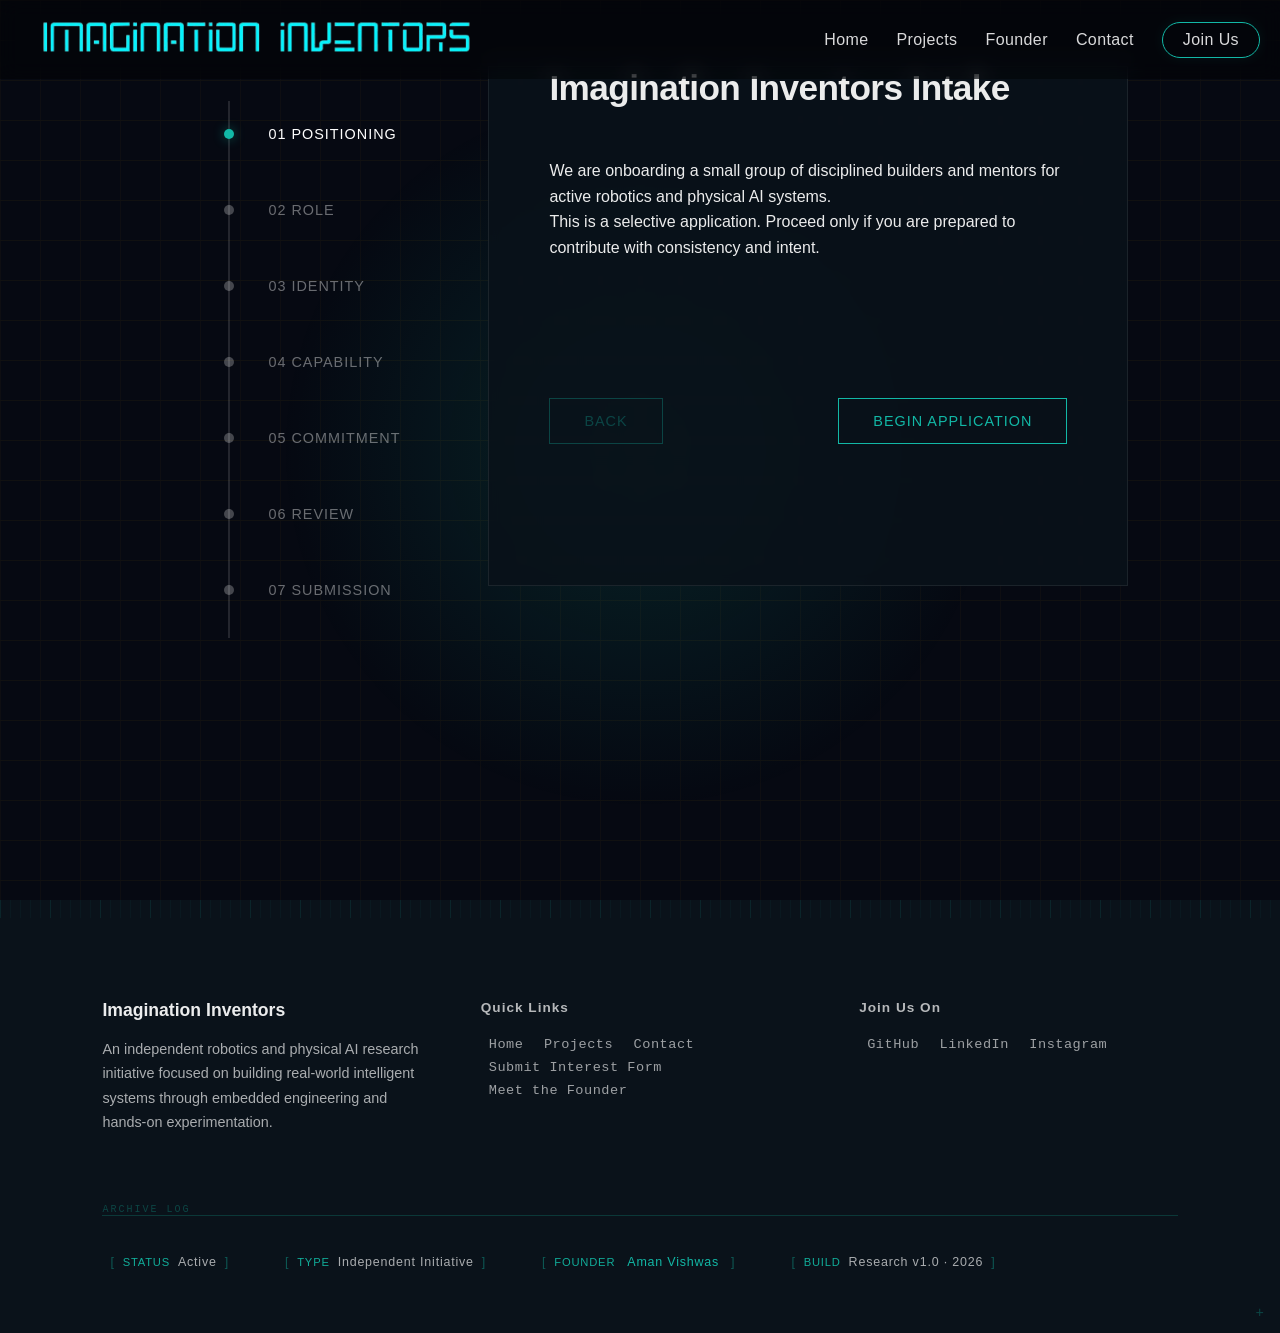
==== commit df993a5f: "fix footer duplication" ====
--- a/apply.html
+++ b/apply.html
@@ -206,38 +206,7 @@
 </div>
 </footer>
 
-<div class="footer-bottom">
-  <div class="footer-meta">
-
-    <span class="meta-block">
-      <label>Status</label>
-      <value>Active</value>
-    </span>
-
-    <span class="meta-block">
-      <label>Type</label>
-      <value>Independent Initiative</value>
-    </span>
-
-    <span class="meta-block">
-      <label>Founder</label>
-      <value>
-        <a href="founder.html" target="_blank">
-          Aman Vishwas
-        </a>
-      </value>
-    </span>
-
-<span class="meta-block">
-  <label>Build</label>
-  <value>
-    Research v1.0 · <span id="buildYear"></span>
-  </value>
-</span>
-
-  </div>
-</div>
-</footer>
+
 <script src="js/main.js" defer></script>
 </body>
 </html>
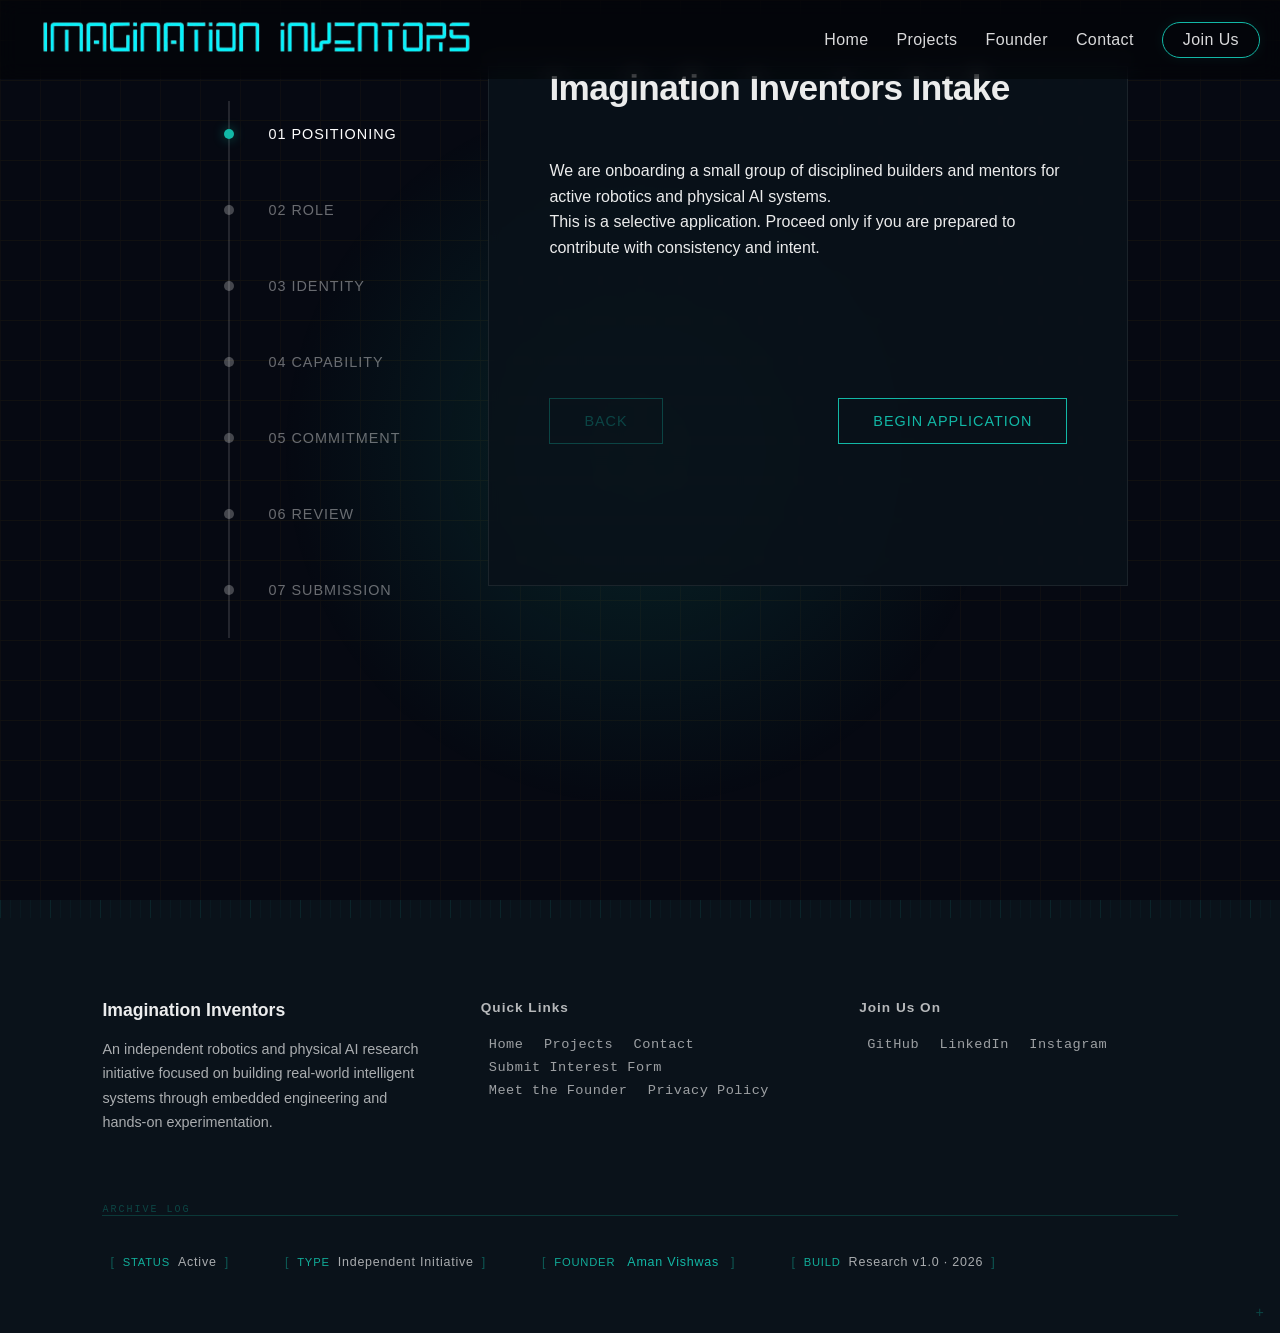
==== commit 86c840dc: "feat: add a privacy policy page regarding the use of Google Analytics." ====
--- a/apply.html
+++ b/apply.html
@@ -7,6 +7,16 @@
 
 <title>Join the Lab | Imagination Inventors</title>
 
+<!-- Google Analytics -->
+<script async src="https://www.googletagmanager.com/gtag/js?id=G-VPDB9ZHZ3H"></script>
+<script>
+window.dataLayer = window.dataLayer || [];
+function gtag(){dataLayer.push(arguments);}
+gtag('js', new Date());
+gtag('config', 'G-VPDB9ZHZ3H');
+</script>
+
+
 <meta name="description" content="Apply to join Imagination Inventors, an independent robotics and physical AI laboratory building real-world intelligent systems.">
 
 <meta name="robots" content="index, follow">
@@ -15,14 +25,14 @@
 
 <link rel="canonical" href="https://imaginationinventors.in/apply">
 
-<link rel="icon" href="/favicon.ico" sizes="any">
+<link rel="icon" href="favicon.ico" sizes="any">
 <link rel="apple-touch-icon" href="/apple-touch-icon.png">
 
 <meta property="og:title" content="Join Imagination Inventors">
 <meta property="og:description" content="Submit your interest form to join the Imagination Inventors robotics lab.">
 <meta property="og:type" content="website">
 <meta property="og:url" content="https://imaginationinventors.in/apply">
-<meta property="og:image" content="https://imaginationinventors.in/og-image.png">
+<meta property="og:image" content="https://imaginationinventors.in/og-image.webp">
 
 <link rel="stylesheet" href="css/styles.css">
 
@@ -162,6 +172,7 @@
       <a href="contact.html">Contact</a>
       <a href="apply.html">Submit Interest Form</a>
       <a href="founder.html">Meet the Founder</a>
+      <a href="privacy.html">Privacy Policy</a>
     </div>
 
     <div class="footer-external">
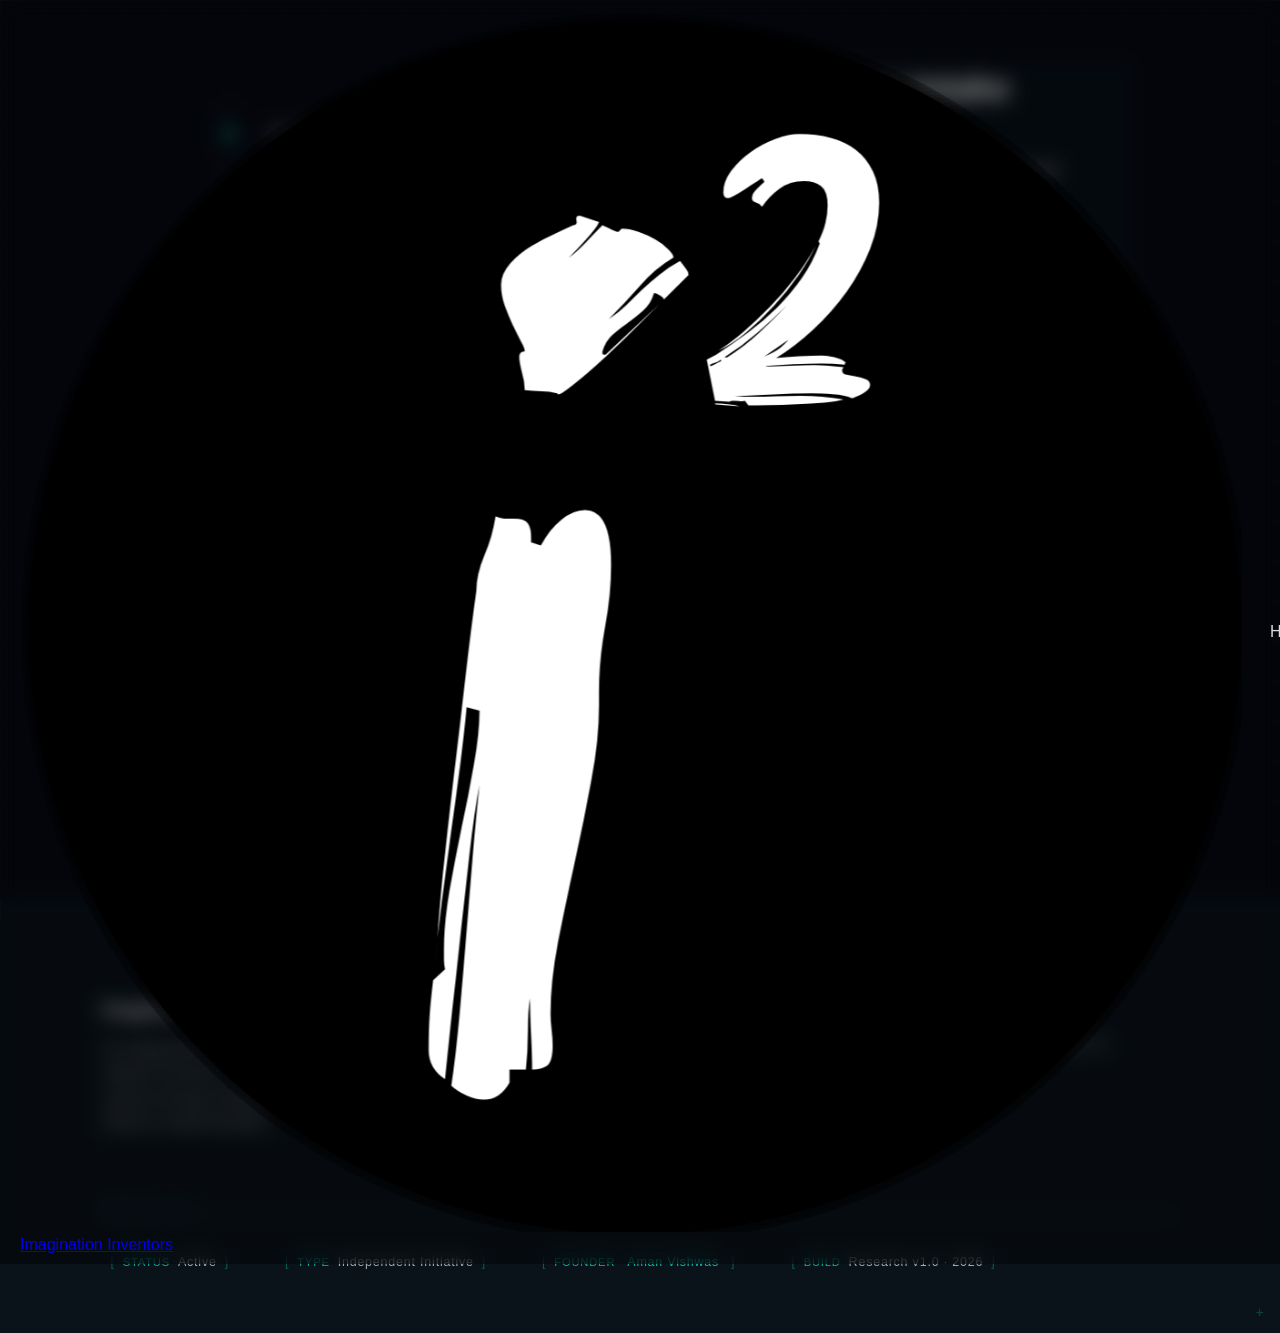
==== commit d777ab75: "fix navbar styles" ====
--- a/apply.html
+++ b/apply.html
@@ -36,6 +36,8 @@
 
 <link rel="stylesheet" href="css/styles.css">
 
+<link href="https://fonts.googleapis.com/css2?family=Playfair+Display:wght@400;600;700&display=swap" rel="stylesheet">
+
 <script type="application/ld+json">
 {
  "@context": "https://schema.org",
@@ -53,25 +55,44 @@
 
 
  <!-- Navbar -->
-<nav class ="navbar">
-  <div class="logo">
-    <img src="logo.png" alt="Imagination Inventors Logo">
-  </div>
-
-  <div class="nav-links" id="navLinks">
-  <a href="index.html">Home</a>
-  <a href="#Projects" onclick="scrollToId('#Projects')">Projects</a>
-  <a href="founder.html">Founder</a>
-  <a href="contact.html">Contact</a>
-  <a href="apply.html" class="nav-login">Join Us</a>
+<!-- Navbar -->
+
+<nav class="navbar">
+
+<a href="index.html" class="brand">
+
+<img src="favicon.svg" alt="Imagination Inventors Logo" class="brand-logo">
+
+<span class="brand-text">
+Imagination Inventors
+</span>
+
+</a>
+
+
+<div class="nav-links" id="navLinks">
+
+<a href="index.html">Home</a>
+
+<a href="projects.html">Projects</a>
+
+<a href="founder.html">Founder</a>
+
+<a href="contact.html">Contact</a>
+
+<a href="apply.html" class="nav-login">Join Us</a>
+
 </div>
 
 
-  <div class="hamburger" id="hamburger">
-    <span></span>
-    <span></span>
-    <span></span>
-  </div>
+<div class="hamburger" id="hamburger">
+
+<span></span>
+<span></span>
+<span></span>
+
+</div>
+
 </nav>
 <div class="menu-overlay" id="menuOverlay"></div>
 
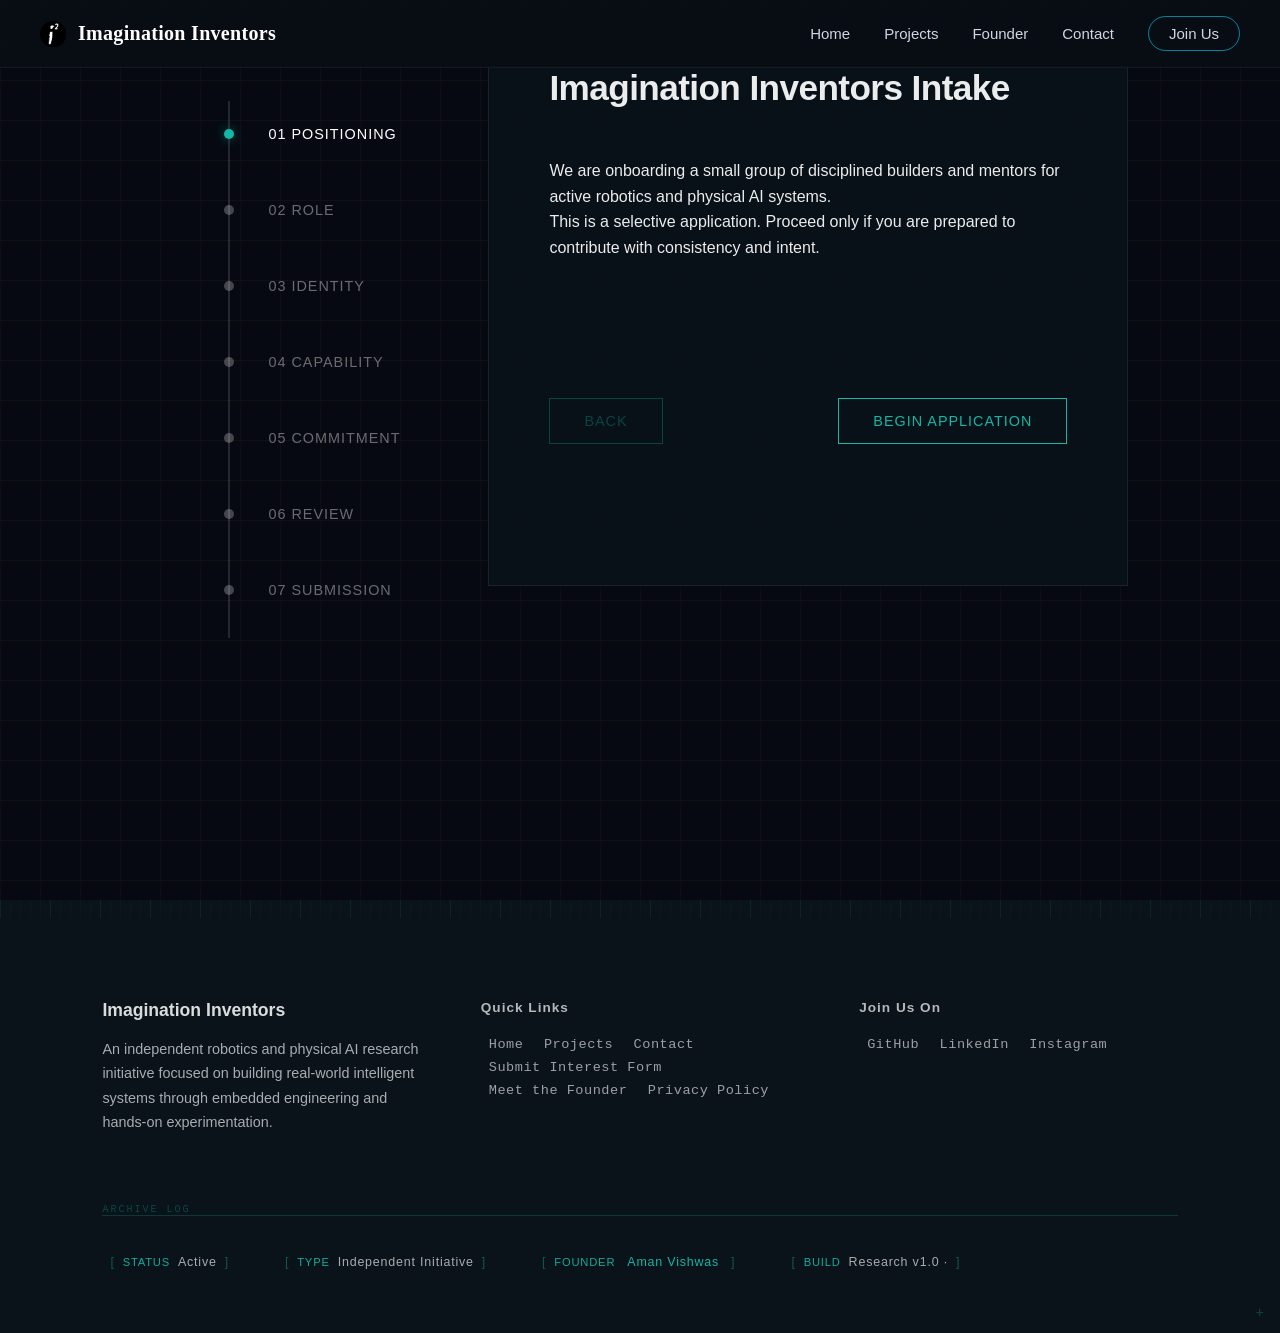
==== commit 5098b12d: "refactor(footer): add dynamic footer injection to each page" ====
--- a/apply.html
+++ b/apply.html
@@ -34,7 +34,8 @@
 <meta property="og:url" content="https://imaginationinventors.in/apply">
 <meta property="og:image" content="https://imaginationinventors.in/og-image.webp">
 
-<link rel="stylesheet" href="css/styles.css">
+<link rel="stylesheet" href="/css/styles.css">
+<link rel="stylesheet" href="/footer/footer.css">
 
 <link href="https://fonts.googleapis.com/css2?family=Playfair+Display:wght@400;600;700&display=swap" rel="stylesheet">
 
@@ -172,71 +173,9 @@
 
 </main>
 
-  <!-- FOOTER (copy same footer) -->
-<footer class="site-footer">
-
-  <div class="footer-top">
-
-    <div class="footer-identity">
-      <h3>Imagination Inventors</h3>
-      <p>
-        An independent robotics and physical AI research initiative 
-        focused on building real-world intelligent systems through 
-        embedded engineering and hands-on experimentation.
-      </p>
-    </div>
-
-    <div class="footer-nav">
-      <h4>Quick Links</h4>
-      <a href="index.html">Home</a>
-      <a href="projects.html">Projects</a>
-      <a href="contact.html">Contact</a>
-      <a href="apply.html">Submit Interest Form</a>
-      <a href="founder.html">Meet the Founder</a>
-      <a href="privacy.html">Privacy Policy</a>
-    </div>
-
-    <div class="footer-external">
-      <h4>Join Us On</h4>
-      <a href="https://github.com/Imagination-Inventors" target="_blank">GitHub</a>
-      <a href="https://www.linkedin.com/in/aman-vishwas-20787b397/" target="_blank">LinkedIn</a>
-      <a href="https://www.instagram.com/aman_vishwas.invents/" target="_blank">Instagram</a>
-    </div>
-
-  </div>
-
-<div class="footer-bottom">
-  <div class="footer-meta">
-
-    <span class="meta-block">
-      <label>Status</label>
-      <value>Active</value>
-    </span>
-
-    <span class="meta-block">
-      <label>Type</label>
-      <value>Independent Initiative</value>
-    </span>
-
-    <span class="meta-block">
-      <label>Founder</label>
-      <value>
-        <a href="" target="_blank">
-          Aman Vishwas
-        </a>
-      </value>
-    </span>
-
-<span class="meta-block">
-  <label>Build</label>
-  <value>
-    Research v1.0 · <span id="buildYear"></span>
-  </value>
-</span>
-
-  </div>
-</div>
-</footer>
+  <!-- FOOTER  -->
+<div id="footer-placeholder"></div>
+<script src="footer/footer-loader.js"></script>
 
 
 <script src="js/main.js" defer></script>
--- a/css/styles.css
+++ b/css/styles.css
@@ -27,7 +27,7 @@
   /* Border Tone */
   --border:rgba(0,200,230,0.28);
 
-  --nav-height:70px;
+  --nav-height:68px;
   --section-padding:120px 8%;
 }
 
@@ -92,166 +92,459 @@
   filter:drop-shadow(0 0 5px var(--accent));
 }
 
-/* Navbar */
+/* =============================== */
+/* BRAND (Shared with Project UI) */
+/* =============================== */
+
+.brand{
+display:flex;
+align-items:center;
+gap:10px;
+}
+
+.brand-logo{
+width:28px;
+height:28px;
+flex-shrink:0;
+}
+
+.brand-text{
+font-family:"Playfair Display", serif;
+font-size:20px;
+font-weight:600;
+color:#ffffff;
+letter-spacing:0.3px;
+}
+
+/* ========================================= */
+/* GLOBAL NAVBAR */
+/* ========================================= */
+/* ========================================= */
+/* NAVBAR */
+/* ========================================= */
+
 .navbar{
-  position:fixed;
-  width:100%;
-  padding:10px 20px;
-  display:flex;
-  justify-content:space-between;
-  align-items:center;
-  background:rgba(0,0,0,0.4);
-  backdrop-filter:blur(10px);
-  z-index:1000;
-}
-
-/* Desktop nav links */
+position:fixed;
+top:0;
+left:0;
+
+width:100%;
+height:68px;
+
+display:flex;
+align-items:center;
+justify-content:space-between;
+
+padding:0 40px;
+
+background:rgba(10,15,22,.75);
+backdrop-filter:blur(14px);
+
+border-bottom:1px solid rgba(255,255,255,.05);
+
+z-index:1000;
+}
+
+/* ========================================= */
+/* BRAND (LOGO + TEXT) */
+/* ========================================= */
+
+.brand{
+display:flex;
+align-items:center;
+gap:12px;
+
+text-decoration:none;
+color:inherit;
+}
+
+.brand-logo{
+width:26px;
+height:26px;
+flex-shrink:0;
+}
+
+.brand-text{
+font-family:"Playfair Display", serif;
+font-size:20px;
+font-weight:600;
+color:#ffffff;
+}
+
+.brand:hover{
+opacity:.85;
+}
+
+/* ========================================= */
+/* NAV LINKS */
+/* ========================================= */
+
 .nav-links{
-  display:flex;
-  align-items:center;
-}
-
-/* Base link styling */
+display:flex;
+align-items:center;
+
+gap:34px;
+
+font-family:"Space Grotesk",sans-serif;
+
+flex-shrink:0;
+}
+
 .nav-links a{
-  position: relative;
-  color: rgba(255,255,255,0.85);
-  text-decoration: none;
-  margin-left: 28px;
-  font-weight: 500;
-  letter-spacing: 0.4px;
-  transition: color 0.35s cubic-bezier(.22,.61,.36,1),
-              transform 0.35s cubic-bezier(.22,.61,.36,1);
-}
-
-/* Subtle hover refinement */
+text-decoration:none;
+
+color:#cfd6e6;
+
+font-size:15px;
+font-weight:500;
+
+transition:color .2s ease;
+}
+
 .nav-links a:hover{
-  color: #ffffff;
-  transform: translateY(-1px);
-}
-
-/* Premium underline layer */
-.nav-links a::after{
-  content: "";
-  position: absolute;
-  left: 50%;
-  bottom: -8px;
-  width: 0%;
-  height: 1.5px;
-  background: linear-gradient(
-    90deg,
-    rgba(125,249,255,0) 0%,
-    rgba(125,249,255,0.9) 50%,
-    rgba(125,249,255,0) 100%
-  );
-  transform: translateX(-50%);
-  transition: width 0.4s cubic-bezier(.22,.61,.36,1),
-              opacity 0.4s ease;
-  opacity: 0;
-  border-radius: 10px;
-}
-
-/* Underline reveal */
-.nav-links a:hover::after{
-  width: 120%;
-  opacity: 1;
-}
-
-@supports not (backdrop-filter: blur(1px)) {
-  nav,
-  .stack-card,
-  .menu-overlay {
-    background:rgba(0,0,0,0.85);
-  }
-}
-
-
-/* Hamburger base */
+color:#ffffff;
+}
+
+/* ========================================= */
+/* ACTIVE LINK */
+/* ========================================= */
+
+.nav-links a.active{
+color:#ffffff;
+position:relative;
+}
+
+.nav-links a.active::after{
+content:"";
+
+position:absolute;
+
+left:0;
+bottom:-6px;
+
+width:100%;
+height:2px;
+
+background:#00d4ff;
+border-radius:2px;
+}
+
+/* ========================================= */
+/* JOIN BUTTON */
+/* ========================================= */
+
+.nav-login{
+padding:8px 20px;
+
+border-radius:24px;
+
+border:1px solid rgba(0,212,255,.6);
+
+color:#ffffff;
+}
+
+.nav-login:hover{
+background:rgba(0,212,255,.12);
+}
+
+/* ========================================= */
+/* HAMBURGER BUTTON */
+/* ========================================= */
+
 .hamburger{
-  display:none;
-  flex-direction:column;
-  justify-content:center;
-  cursor:pointer;
-  width:30px;
-  height:22px;
-  position:relative;
+display:none;
+
+flex-direction:column;
+justify-content:center;
+
+gap:5px;
+
+width:28px;
+height:22px;
+
+cursor:pointer;
 }
 
 .hamburger span{
-  position:absolute;
-  width:100%;
-  height:3px;
-  background:white;
-  transition:all 0.3s ease;
-}
-
-.hamburger span:nth-child(1){ top:0; }
-.hamburger span:nth-child(2){ top:9px; }
-.hamburger span:nth-child(3){ bottom:0; }
-
-/* Hamburger animation */
+display:block;
+
+width:100%;
+height:2px;
+
+background:#ffffff;
+
+transition:
+transform .35s cubic-bezier(.22,1,.36,1),
+opacity .25s ease;
+}
+
+/* hover feedback */
+
+.hamburger:hover span{
+background:#ffffff;
+}
+
+/* ========================================= */
+/* HAMBURGER ANIMATION */
+/* ========================================= */
+
 .hamburger.active span:nth-child(1){
-  top:9px;
-  transform:rotate(45deg);
+transform:translateY(7px) rotate(45deg);
 }
 
 .hamburger.active span:nth-child(2){
-  opacity:0;
+opacity:0;
 }
 
 .hamburger.active span:nth-child(3){
-  top:9px;
-  bottom:auto;
-  transform:rotate(-45deg);
-}
+transform:translateY(-7px) rotate(-45deg);
+}
+
+/* ========================================= */
+/* MENU OVERLAY */
+/* ========================================= */
 
 .menu-overlay{
-  position:fixed;
-  inset:0;
-  background:rgba(0,0,0,0.4);
-  backdrop-filter:blur(10px);
-  opacity:0;
-  pointer-events:none;
-  transition:0.3s ease;
-  z-index:900;
+position:fixed;
+
+top:0;
+left:0;
+
+width:100%;
+height:100vh;
+
+background:rgba(0,0,0,.5);
+
+opacity:0;
+pointer-events:none;
+
+transition:opacity .3s ease;
+
+z-index:900;
 }
 
 .menu-overlay.active{
-  opacity:1;
-  pointer-events:auto;
-}
+opacity:1;
+pointer-events:auto;
+}
+
+/* ========================================= */
+/* PREMIUM DROPDOWN MENU */
+/* ========================================= */
+
+/* ========================================= */
+/* MOBILE NAVBAR EDGE ALIGNMENT */
+/* ========================================= */
+
+@media (max-width:768px){
+
+.navbar{
+padding:0 14px;
+}
+
+.brand{
+gap:8px;
+}
+
+.hamburger{
+margin-right:-2px;
+}
+
+}
+
+/* ========================================= */
+/* PREMIUM MOBILE MENU */
+/* ========================================= */
+
+@media (max-width:768px){
+
+.nav-links{
+
+position:absolute;
+
+top:78px;
+right:16px;
+
+display:flex;
+flex-direction:column;
+
+width:220px;
+
+padding:22px 24px;
+
+gap:20px;
+
+background:rgba(10,15,22,.98);
+
+border:1px solid rgba(255,255,255,.06);
+
+border-radius:14px;
+
+backdrop-filter:blur(16px);
+
+box-shadow:
+0 18px 50px rgba(0,0,0,.55);
+
+transform:translateY(-10px);
+
+opacity:0;
+pointer-events:none;
+
+transition:
+opacity .25s ease,
+transform .25s ease;
+
+}
+
+/* menu open */
+
+.nav-links.active{
+
+opacity:1;
+transform:translateY(0);
+
+pointer-events:auto;
+
+}
+
+/* ========================================= */
+/* MOBILE MENU LINKS */
+/* ========================================= */
+
+/* ========================================= */
+/* MENU TYPOGRAPHY */
+/* ========================================= */
+
+.nav-links a{
+
+font-family:"Space Grotesk", sans-serif;
+
+font-size:17px;
+
+font-weight:500;
+
+letter-spacing:0.2px;
+
+color:#cfd6e6;
+
+padding:4px 0;
+
+line-height:1.35;
+
+transition:
+color .2s ease,
+transform .2s ease;
+
+}
+
+.nav-links a:hover{
+
+color:#ffffff;
+
+transform:translateX(4px);
+
+}
+
+/* ========================================= */
+/* MOBILE JOIN BUTTON */
+/* ========================================= */
 
 .nav-login{
-  padding: 8px 20px;
-  border: 1px solid var(--accent2);
-  border-radius: 999px;
-  color: var(--accent2);
-  background: transparent;
-  font-weight: 500;
-  letter-spacing: 0.5px;
-  transition: 
-    background 0.35s cubic-bezier(.22,.61,.36,1),
-    color 0.35s cubic-bezier(.22,.61,.36,1),
-    box-shadow 0.35s cubic-bezier(.22,.61,.36,1),
-    transform 0.35s cubic-bezier(.22,.61,.36,1);
-}
-
-/* Premium hover */
-.nav-login:hover{
-  background: linear-gradient(
-    135deg,
-    rgba(24,240,212,0.15),
-    rgba(24,240,212,0.35)
-  );
-  border-color: var(--accent2);
-  color: #ffffff;
-  transform: translateY(-1px);
-  box-shadow: 
-    0 8px 20px rgba(24,240,212,0.18),
-    0 0 20px rgba(24,240,212,0.08);
-}
-
-.nav-login{
-  box-shadow: 0 0 12px rgba(24,240,212,0.06);
+
+margin-top:8px;
+
+font-family:"Space Grotesk", sans-serif;
+
+font-size:15px;
+
+font-weight:500;
+
+letter-spacing:0.2px;
+
+padding:9px 20px;
+
+border-radius:22px;
+
+border:1px solid rgba(0,212,255,.6);
+
+color:#ffffff;
+
+}
+
+.nav-links::before{
+
+content:"";
+
+position:absolute;
+
+top:-6px;
+right:20px;
+
+width:12px;
+height:12px;
+
+background:rgba(10,15,22,.98);
+
+border-left:1px solid rgba(255,255,255,.06);
+border-top:1px solid rgba(255,255,255,.06);
+
+transform:rotate(45deg);
+
+}
+}
+/* ========================================= */
+/* MENU STAGGER ANIMATION */
+/* ========================================= */
+
+.nav-links.active a{
+animation:menuReveal .35s ease forwards;
+}
+
+.nav-links.active a:nth-child(1){ animation-delay:.05s; }
+.nav-links.active a:nth-child(2){ animation-delay:.10s; }
+.nav-links.active a:nth-child(3){ animation-delay:.15s; }
+.nav-links.active a:nth-child(4){ animation-delay:.20s; }
+.nav-links.active a:nth-child(5){ animation-delay:.25s; }
+
+@keyframes menuReveal{
+
+to{
+opacity:1;
+transform:translateY(0);
+}
+
+}
+.nav-links a:hover{
+color:#ffffff;
+transform:translateX(4px);
+}
+
+.nav-links a.active{
+
+color:#ffffff;
+
+position:relative;
+
+}
+
+.nav-links a.active::before{
+
+content:"";
+
+position:absolute;
+
+left:-12px;
+top:50%;
+
+width:5px;
+height:5px;
+
+background:#00d4ff;
+
+border-radius:50%;
+
+transform:translateY(-50%);
+
 }
 
 /* ================= HERO (Elite Version) ================= */
@@ -1061,7 +1354,7 @@
 /* ================= 10% Innovation ================= */
 
 
-
+/* 
 body::before{
   content:"";
   position:fixed;
@@ -1079,7 +1372,7 @@
   );
 
   transition: background 0.1s ease;
-}
+} */ */
 
 
 /* ================================ Footer redesign ================================ */
@@ -1962,6 +2255,76 @@
     width:100%;
   }
 }
+
+/* ========================================= */
+/* ORB TOOLTIP */
+/* ========================================= */
+
+.orb-tooltip{
+
+position:absolute;
+
+right:70px;
+bottom:18px;
+
+padding:8px 14px;
+
+font-size:13px;
+font-family:"Space Grotesk", sans-serif;
+
+color:#d6dbe8;
+
+background:rgba(12,16,24,.95);
+
+border:1px solid rgba(255,255,255,.06);
+
+border-radius:8px;
+
+backdrop-filter:blur(10px);
+
+white-space:nowrap;
+
+opacity:0;
+transform:translateY(6px);
+
+pointer-events:none;
+
+transition:
+opacity .35s ease,
+transform .35s ease;
+
+}
+
+/* visible state */
+
+.orb-tooltip.show{
+opacity:1;
+transform:translateY(0);
+}
+
+/* little arrow */
+
+.orb-tooltip::after{
+
+content:"";
+
+position:absolute;
+
+right:-6px;
+bottom:10px;
+
+width:10px;
+height:10px;
+
+background:rgba(12,16,24,.95);
+
+border-right:1px solid rgba(255,255,255,.06);
+border-bottom:1px solid rgba(255,255,255,.06);
+
+transform:rotate(-45deg);
+
+}
+
 /* ================================ ORB INTERACTIONS ================================*/
 .orb-container {
   position: fixed;
@@ -1973,6 +2336,7 @@
   cursor: pointer;
   z-index: 999999;
   transition: transform 0.8s cubic-bezier(.65,.05,.36,1);
+
 }
 
 .orb-container.docked {
@@ -1986,6 +2350,8 @@
   transform: translateY(calc(100vh - 260px)) scale(0.9);
   
 }
+
+
 
 .orb-wrapper {
   width: 100%;
@@ -2651,500 +3017,490 @@
   margin: 6px 0;
 }
 
-
-/* ========================================= */
-/* PROJECT PAGE BACKGROUND */
+/* ========================================= */
+/* GLOBAL DARK ENVIRONMENT */
 /* ========================================= */
 
 body.project-page {
-  background: #0f141b;
-  min-height: 100vh;
-  margin: 0;
-  
-}
-
-.project-wrapper {
-  display: flex;
-  justify-content: center;
-
-  margin-top: 120px;   /* Push below navbar properly */
-  padding: 60px 0 140px 0;
-}
-
-/* ========================================= */
-/* LAB NOTEBOOK – PREMIUM IMMERSIVE JOURNAL */
-/* ========================================= */
-
-.lab-notebook {
-  width: 100%;
-  max-width: 1600px;
-
-  padding: 140px 160px;
-
-  background-color: #ffffff;
-
-  /* subtle ruling + paper grain */
+
+  margin:0;
+  min-height:100vh;
+
+  background:
+  radial-gradient(circle at 50% -20%, #1b2434 0%, #0b0f16 60%),
+  #0b0f16;
+
+  color:#d9dde5;
+
+  font-family:"EB Garamond", serif;
+
+  -webkit-font-smoothing: antialiased;
+}
+
+/* ========================================= */
+/* PAGE WRAPPER */
+/* ========================================= */
+
+.project-wrapper{
+
+  display:flex;
+  justify-content:center;
+
+  padding:100px 20px 140px;
+}
+
+
+/* ========================================= */
+/* DIGITAL JOURNAL CONTAINER */
+/* ========================================= */
+
+.lab-notebook{
+
+  width:100%;
+  max-width:1300px;
+
+  padding:90px 80px;
+
+  background:#101622;
+
+  border-radius:12px;
+
+  border:1px solid rgba(255,255,255,0.05);
+
+  position:relative;
+
+  box-shadow:
+  0 120px 240px rgba(0,0,0,.85),
+  0 30px 80px rgba(0,0,0,.65);
+
+  animation:journalEnter .8s ease;
+}
+
+/* subtle research grid */
+
+.lab-notebook::before{
+
+  content:"";
+
+  position:absolute;
+  inset:0;
+
   background-image:
-    linear-gradient(to bottom, rgba(0,0,0,0.04) 1px, transparent 1px),
-    repeating-linear-gradient(
-      45deg,
-      rgba(0,0,0,0.006),
-      rgba(0,0,0,0.006) 2px,
-      transparent 2px,
-      transparent 4px
-    );
-
-  background-size:
-    100% 40px,
-    auto;
-
-  position: relative;
-
-  border-top: 1px solid rgba(0,0,0,0.05);
+  linear-gradient(rgba(255,255,255,0.02) 1px, transparent 1px),
+  linear-gradient(90deg, rgba(255,255,255,0.02) 1px, transparent 1px);
+
+  background-size:42px 42px;
+
+  pointer-events:none;
+}
+
+/* ========================================= */
+/* ENTRY ANIMATION */
+/* ========================================= */
+
+@keyframes journalEnter{
+
+  from{
+    opacity:0;
+    transform:translateY(40px);
+  }
+
+  to{
+    opacity:1;
+    transform:translateY(0);
+  }
+
+}
+
+
+/* ========================================= */
+/* TWO COLUMN JOURNAL LAYOUT */
+/* ========================================= */
+
+.journal-layout{
+
+  display:grid;
+
+  grid-template-columns:260px 1fr;
+
+  gap:60px;
+}
+
+
+/* ========================================= */
+/* ANNOTATION COLUMN */
+/* ========================================= */
+
+.journal-notes{
+
+  position:relative;
+}
+
+
+/* ========================================= */
+/* MAIN RESEARCH CONTENT */
+/* ========================================= */
+
+.journal-content{
+
+  max-width:720px;
+
+  font-size:20px;
+
+  line-height:1.85;
+}
+
+
+/* ========================================= */
+/* HEADINGS */
+/* ========================================= */
+
+.journal-content h1{
+
+  font-family:"Playfair Display", serif;
+
+  font-size:56px;
+
+  font-weight:600;
+
+  letter-spacing:-1px;
+
+  margin-bottom:50px;
+
+  color:#ffffff;
+}
+
+.journal-content h1::after{
+
+  content:"";
+
+  display:block;
+
+  width:110px;
+  height:2px;
+
+  margin-top:16px;
+
+  background:rgba(255,255,255,.35);
+}
+
+
+.journal-content h2{
+
+  font-family:"Playfair Display", serif;
+
+  font-size:30px;
+
+  margin-top:100px;
+  margin-bottom:28px;
+
+  color:#ffffff;
+}
+
+
+.journal-content h3{
+
+  font-size:20px;
+
+  margin-top:50px;
+
+  color:#9aa4b7;
+}
+
+
+/* ========================================= */
+/* PARAGRAPHS */
+/* ========================================= */
+
+.journal-content p{
+
+  margin-bottom:34px;
+}
+
+.journal-content p:first-of-type{
+
+  font-size:24px;
+
+  color:#f1f4f9;
+}
+
+.journal-content p + p{
+
+  text-indent:26px;
+}
+
+
+/* ========================================= */
+/* SYSTEM BLOCK */
+/* ========================================= */
+
+.system-block{
+
+  margin:70px 0;
+
+  padding:34px;
+
+  background:#161d2c;
+
+  border-radius:8px;
+
+  border:1px solid rgba(255,255,255,.06);
+}
+
+
+/* ========================================= */
+/* LAB NOTES */
+/* ========================================= */
+
+.lab-note{
+
+  margin:70px 0;
+
+  padding:30px 36px;
+
+  background:#1a2233;
+
+  border-left:4px solid #6aa9ff;
+
+  border-radius:6px;
+
+  font-style:italic;
+
+  font-size:22px;
+}
+
+
+/* ========================================= */
+/* STICKY NOTES (ANNOTATIONS) */
+/* ========================================= */
+
+.sticky-note{
+
+  font-family:"Caveat", cursive;
+
+  font-size:24px;
+
+  line-height:1.6;
+
+  padding:22px 24px;
+
+  margin-bottom:40px;
+
+  border-radius:6px;
 
   box-shadow:
-    0 -40px 60px rgba(0,0,0,0.25),
-    0 90px 180px rgba(0,0,0,0.35),
-    0 0 0 1px rgba(0,0,0,0.035);
-
-  font-family: "EB Garamond", serif;
-  font-size: 24px;
-  line-height: 1.95;
-  color: #1c1c1c;
-
-  text-rendering: optimizeLegibility;
-  -webkit-font-smoothing: antialiased;
-}
-
-/* Controlled reading column */
-.lab-notebook > * {
-  max-width: 1050px;
-}
-
-/* red margin line */
-.lab-notebook::before {
-  content: "";
-  position: absolute;
-  top: 0;
-  left: 140px;
-  bottom: 0;
-  width: 2px;
-  background: rgba(200,40,40,0.3);
-}
-
-/* folded corner */
-.lab-notebook::after {
-  content: "";
-  position: absolute;
-  top: 0;
-  right: 0;
-  width: 170px;
-  height: 170px;
-  background: linear-gradient(
-    135deg,
-    rgba(0,0,0,0.06),
-    transparent 70%
+  0 25px 60px rgba(0,0,0,.5);
+
+  transform:rotate(-2deg);
+
+  transition:
+  transform .25s ease,
+  box-shadow .25s ease;
+}
+
+.sticky-note:hover{
+
+  transform:rotate(-1deg) scale(1.05);
+
+  box-shadow:
+  0 45px 90px rgba(0,0,0,.7);
+}
+
+/* sticky colors */
+
+.sticky-yellow{background:#3a341e;color:#ffeaa6;}
+.sticky-blue{background:#1f3446;color:#b6dbff;}
+.sticky-pink{background:#3b2433;color:#ffc3e1;}
+
+
+/* ========================================= */
+/* CODE BLOCKS */
+/* ========================================= */
+
+.journal-content code{
+
+  font-family:"JetBrains Mono", monospace;
+
+  background:#1a2130;
+
+  padding:5px 10px;
+
+  border-radius:4px;
+
+  font-size:.9em;
+
+  color:#9ecbff;
+}
+
+.journal-content pre{
+
+  margin:60px 0;
+
+  padding:30px;
+
+  background:#131926;
+
+  border-radius:8px;
+
+  border:1px solid rgba(255,255,255,.05);
+
+  overflow-x:auto;
+}
+
+
+/* ========================================= */
+/* SCROLL PROGRESS BAR */
+/* ========================================= */
+
+.lab-notebook::after{
+
+  content:"";
+
+  position:absolute;
+
+  left:0;
+  top:0;
+
+  width:4px;
+  height:100%;
+
+  background:
+  linear-gradient(
+  to bottom,
+  #6aa9ff,
+  #a9d1ff
   );
-  clip-path: polygon(100% 0, 0 0, 100% 100%);
-  pointer-events: none;
-}
-
-/* ========================================= */
-/* HEADINGS */
-/* ========================================= */
-
-.lab-notebook h1 {
-  font-family: "Playfair Display", serif;
-  font-size: 68px;
-  font-weight: 600;
-  letter-spacing: -1.5px;
-  margin-bottom: 80px;
-  color: #000;
-  position: relative;
-}
-
-.lab-notebook h1::after {
-  content: "";
-  display: block;
-  width: 160px;
-  height: 2px;
-  background: rgba(0,0,0,0.22);
-  margin-top: 24px;
-}
-
-.lab-notebook h2 {
-  font-family: "Playfair Display", serif;
-  font-size: 36px;
-  margin-top: 150px;
-  margin-bottom: 40px;
-  font-weight: 600;
-  position: relative;
-  padding-left: 28px;
-}
-
-.lab-notebook h2::before {
-  content: "§";
-  position: absolute;
-  left: 0;
-  top: 0;
-  font-size: 22px;
-  opacity: 0.3;
-}
-
-.lab-notebook h3 {
-  font-family: "Playfair Display", serif;
-  font-size: 22px;
-  margin-top: 80px;
-  margin-bottom: 28px;
-  font-weight: 500;
-  letter-spacing: 1px;
-  color: #444;
-}
-
-/* ========================================= */
-/* PARAGRAPHS */
-/* ========================================= */
-
-.lab-notebook p {
-  margin-bottom: 52px;
-}
-
-.lab-notebook p:first-of-type {
-  font-size: 28px;
-}
-
-.lab-notebook p + p {
-  text-indent: 36px;
-}
-
-/* ========================================= */
-/* REFLECTION BLOCK */
-/* ========================================= */
-
-.lab-note {
-  margin: 100px 0;
-  padding: 44px 56px;
-  background: #f2f2f2;
-  border-left: 6px solid #000;
-  font-style: italic;
-  font-size: 28px;
-}
-
-/* ========================================= */
-/* SYSTEM BLOCK */
-/* ========================================= */
-
-.system-block {
-  margin: 100px 0;
-  padding: 48px;
-  background: #f7f7f7;
-  border: 1px solid rgba(0,0,0,0.15);
-  border-radius: 6px;
-}
-
-/* ========================================= */
-/* LISTS */
-/* ========================================= */
-
-.lab-notebook ul {
-  margin: 45px 0 60px 55px;
-}
-
-.lab-notebook li {
-  margin-bottom: 22px;
-}
-
-/* ========================================= */
-/* CODE */
-/* ========================================= */
-
-.lab-notebook code {
-  background: #ececec;
-  padding: 6px 10px;
-  border-radius: 4px;
-  font-family: "JetBrains Mono", monospace;
-  font-size: 0.9em;
-}
-
-.lab-notebook pre {
-  background: #f2f2f2;
-  padding: 36px;
-  border-radius: 6px;
-  overflow-x: auto;
-  border: 1px solid rgba(0,0,0,0.14);
-  margin: 70px 0;
-}
-
-/* ========================================= */
-/* STICKY NOTES */
-/* ========================================= */
-
-.sticky-note {
-  font-family: "Caveat", cursive;
-  font-size: 30px;
-  line-height: 1.6;
-
-  width: 320px;
-  padding: 30px 32px;
-  margin: 80px 0;
-
-  border-radius: 2px;
+
+  opacity:.2;
+}
+
+
+/* ========================================= */
+/* NAVBAR GLASS */
+/* ========================================= */
+
+.project-page .navbar{
+
+  position:fixed;
+
+  top:0;
+  left:0;
+
+  width:100%;
+
+  padding:18px 0;
+
+  background:rgba(10,14,22,.65);
+
+  backdrop-filter:blur(18px);
+
+  border-bottom:1px solid rgba(255,255,255,.05);
+
+  z-index:100000;
+}
+
+
+/* ========================================= */
+/* FULLSCREEN BUTTON */
+/* ========================================= */
+
+.fullscreen-toggle{
+
+  position:fixed;
+
+  bottom:40px;
+  right:40px;
+
+  width:48px;
+  height:48px;
+
+  border-radius:50%;
+
+  background:rgba(20,25,40,.8);
+
+  border:1px solid rgba(255,255,255,.08);
+
+  backdrop-filter:blur(10px);
+
+  color:#fff;
+
+  display:flex;
+  align-items:center;
+  justify-content:center;
+
+  cursor:pointer;
+
+  transition:.25s ease;
+}
+
+.fullscreen-toggle:hover{
+
+  transform:scale(1.1);
+
+  background:rgba(40,50,70,.9);
+}
+
+
+/* ========================================= */
+/* MOBILE */
+/* ========================================= */
+
+@media(max-width:900px){
+
+  .journal-layout{
+
+    grid-template-columns:1fr;
+  }
+
+  .journal-notes{
+
+    order:2;
+  }
+
+  .lab-notebook{
+
+    padding:60px 40px;
+  }
+
+}
+/* NOTES COLUMN */
+
+.journal-notes{
+  position:sticky;
+  top:140px;
+  height:max-content;
+}
+
+/* base note */
+
+.sticky-note{
+  opacity:.35;
+  transform:scale(.92) rotate(-2deg);
+
+  transition:
+  transform .35s ease,
+  opacity .35s ease,
+  box-shadow .35s ease;
+}
+
+/* active note */
+
+.sticky-note.active{
+
+  opacity:1;
+
+  transform:scale(1) rotate(-1deg);
 
   box-shadow:
-    0 25px 50px rgba(0,0,0,0.28);
-
-  transform: rotate(-2deg);
-
-  position: relative;
-}
-
-.sticky-note::after {
-  content: "";
-  position: absolute;
-  inset: 0;
-  background: linear-gradient(
-    to bottom right,
-    rgba(0,0,0,0.05),
-    transparent 70%
-  );
-  pointer-events: none;
-}
-
-.sticky-yellow { background: #fff4a6; }
-.sticky-blue { background: #d6ebff; }
-.sticky-pink { background: #ffdbe9; }
-
-/* ========================================= */
-/* TAPE EFFECT */
-/* ========================================= */
-
-.taped {
-  position: relative;
-  display: inline-block;
-  padding: 16px;
-}
-
-.taped::before {
-  content: "";
-  position: absolute;
-  top: -22px;
-  left: 50%;
-  transform: translateX(-50%) rotate(-3deg);
-
-  width: 130px;
-  height: 28px;
-
-  background: rgba(255,255,255,0.75);
-  backdrop-filter: blur(4px);
-
-  box-shadow: 0 12px 22px rgba(0,0,0,0.28);
-}
-
-
-/* ========================================= */
-/* AUTO HIDE NAVBAR */
-/* ========================================= */
-
-.navbar {
-  position: fixed;
-  top: 0;
-  left: 0;
-  width: 100%;
-
-  transition: transform 0.4s cubic-bezier(.22,1,.36,1);
-  will-change: transform;
-
-  z-index: 100000;
-}
-
-/* Hidden state */
-.navbar.nav-hidden {
-  transform: translateY(-100%);
-}
-
-/* ========================================= */
-/* FULLSCREEN TOGGLE */
-/* ========================================= */
-
-.fullscreen-toggle {
-  position: fixed;
-  bottom: 40px;
-  right: 40px;
-
-  width: 48px;
-  height: 48px;
-
-  border-radius: 50%;
-  border: 1px solid rgba(255,255,255,0.15);
-
-  background: rgba(20,25,35,0.6);
-  backdrop-filter: blur(12px);
-
-  color: #fff;
-  font-size: 18px;
-
-  display: flex;
-  align-items: center;
-  justify-content: center;
-
-  cursor: pointer;
-
-  transition: all 0.3s cubic-bezier(.22,1,.36,1);
-
-  z-index: 200000;
-}
-
-.fullscreen-toggle:hover {
-  transform: scale(1.08);
-  background: rgba(20,25,35,0.8);
-}
-
-/* Navbar css for project pages */
-/* ========================================= */
-/* EDITORIAL NAVBAR — PROJECT PAGES */
-/* ========================================= */
-
-.project-page .navbar {
-  background: rgba(255,255,255,0.85);
-  backdrop-filter: blur(14px);
-  border-bottom: 1px solid rgba(0,0,0,0.08);
-
-  box-shadow: 0 8px 20px rgba(0,0,0,0.06);
-}
-
-/* Logo refinement */
-.project-page .navbar .logo {
-  font-family: "Playfair Display", serif;
-  font-weight: 600;
-  letter-spacing: 0.5px;
-  color: #000;
-}
-
-/* Nav links */
-.project-page .navbar a {
-  color: #222;
-  font-weight: 500;
-  letter-spacing: 0.3px;
-  transition: color 0.2s ease;
-}
-
-/* Subtle hover */
-.project-page .navbar a:hover {
-  color: #000;
-}
-
-/* Remove any neon or glow effects */
-.project-page .navbar * {
-  text-shadow: none !important;
-  box-shadow: none;
-}
-.project-page .navbar {
-  padding-top: 18px;
-  padding-bottom: 18px;
-}
-/* ========================================= */
-/* EDITORIAL NAVBAR BUTTONS — PROJECT PAGE */
-/* ========================================= */
-
-.project-page .navbar a {
-  font-family: "EB Garamond", serif;
-  font-size: 17px;
-  font-weight: 500;
-
-  color: #222;
-
-  margin: 0 22px;
-  padding: 4px 0;
-
-  position: relative;
-  display: inline-block;   /* 🔥 IMPORTANT FIX */
-
-  transition: color 0.25s ease;
-}
-
-.project-page .navbar a::after {
-  content: "";
-  position: absolute;
-  left: 0;
-  bottom: -6px;
-
-  width: 100%;
-  transform: scaleX(0);
-  transform-origin: left;
-
-  height: 1px;
-  background: rgba(0,0,0,0.85);
-
-  transition: transform 0.35s cubic-bezier(.22,1,.36,1);
-}
-
-.project-page .navbar a:hover::after {
-  transform: scaleX(1);
-}
-
-.project-page .navbar a:hover {
-  color: #000;
-}
-
-.project-page .navbar a:hover::after {
-  width: 100%;
-}
-.project-page .navbar .nav-login {
-  font-family: "EB Garamond", serif;
-  font-size: 16px;
-
-  padding: 8px 22px;
-
-  border: 1px solid rgba(0,0,0,0.2);
-  border-radius: 30px;
-
-  background: transparent;
-  color: #000;
-
-  transition: all 0.25s ease;
-}
-
-.project-page .navbar .nav-login:hover {
-  background: #000;
-  color: #fff;
-}
-
-/*css for projects page LOGO*/
-.project-page .project-logo svg {
-  height: 60px;
-}
-
-.project-page .project-logo {
-  display: flex;
-  align-items: center;
-}
-/*OPTIMIZATION FOR MOBILES*/
-@media (max-width:768px) {
-
-  body {
-    background-attachment: scroll;
-  }
-
-  .orb-wrapper,
-  .scan-line,
-  .eye-pupil {
-    animation: none !important;
-  }
-
-  .hero::before {
-    width: 500px;
-    height: 500px;
-  }
-
-  nav,
-  .card,
-  .chat-panel,
-  .console-panel {
-    backdrop-filter: blur(4px);
-  }
-
-}
-
+  0 45px 90px rgba(0,0,0,.7);
+}
+
+
+/* section spacing */
+
+.journal-section{
+  margin-bottom:140px;
+}
 /* ================= FOUNDER PAGE STYLES ================= */
 
 /* Technical accent label */
@@ -3701,3 +4057,5 @@
 stroke-dashoffset:0;
 }
 }
+
+
--- a/footer/footer.css
+++ b/footer/footer.css
@@ -0,0 +1,249 @@
+/* ===== VARIABLES ===== */
+
+:root{
+  --accent:#00C8E6;
+  --accent2:#12B8A6;
+}
+
+/* ===== FOOTER BASE ===== */
+
+.site-footer{
+  padding:100px 8% 60px;
+  background:#0a121a;
+  position:relative;
+  overflow:hidden;
+  color:rgba(255,255,255,0.85);
+  font-family:"Poppins",sans-serif;
+}
+
+.site-footer::before{
+  content:"";
+  position:absolute;
+  top:0;
+  left:0;
+  width:100%;
+  height:18px;
+
+  background:
+  repeating-linear-gradient(
+  90deg,
+  rgba(20,224,196,0.25) 0px,
+  rgba(20,224,196,0.25) 1px,
+  transparent 1px,
+  transparent 10px
+  ),
+  repeating-linear-gradient(
+  90deg,
+  rgba(20,224,196,0.5) 0px,
+  rgba(20,224,196,0.5) 1px,
+  transparent 1px,
+  transparent 50px
+  );
+
+  opacity:0.15;
+}
+
+.site-footer::after{
+  content:"+";
+  position:absolute;
+  bottom:12px;
+  right:16px;
+  font-family:'JetBrains Mono', monospace;
+  font-size:14px;
+  color:rgba(20,224,196,0.25);
+}
+
+/* ===== GRID ===== */
+
+.footer-top{
+  display:grid;
+  grid-template-columns:repeat(auto-fit,minmax(220px,1fr));
+  gap:60px;
+}
+
+/* ===== IDENTITY ===== */
+
+.footer-identity h3{
+  font-size:1.1rem;
+  margin-bottom:16px;
+}
+
+.footer-identity p{
+  font-size:0.9rem;
+  line-height:1.7;
+  color:rgba(255,255,255,0.65);
+}
+
+/* ===== HEADINGS ===== */
+
+.footer-nav h4,
+.footer-external h4{
+  font-size:0.85rem;
+  letter-spacing:1px;
+  margin-bottom:18px;
+  color:rgba(255,255,255,0.7);
+}
+
+/* ===== LINKS ===== */
+
+.footer-nav a,
+.footer-external a{
+  font-family:'JetBrains Mono', monospace;
+  font-size:0.85rem;
+  letter-spacing:0.5px;
+
+  position:relative;
+  display:inline-block;
+  padding:4px 8px;
+
+  color:rgba(255,255,255,0.6);
+  text-decoration:none;
+
+  transition:color 0.25s ease;
+}
+
+.footer-nav a::before,
+.footer-nav a::after,
+.footer-external a::before,
+.footer-external a::after{
+  content:"";
+  position:absolute;
+  width:6px;
+  height:6px;
+  border:1px solid var(--accent2);
+  opacity:0;
+  transition:0.25s ease;
+}
+
+.footer-nav a::before,
+.footer-external a::before{
+  top:0;
+  left:0;
+  border-right:none;
+  border-bottom:none;
+}
+
+.footer-nav a::after,
+.footer-external a::after{
+  bottom:0;
+  right:0;
+  border-left:none;
+  border-top:none;
+}
+
+.footer-nav a:hover,
+.footer-external a:hover{
+  color:var(--accent2);
+}
+
+.footer-nav a:hover::before,
+.footer-nav a:hover::after,
+.footer-external a:hover::before,
+.footer-external a:hover::after{
+  opacity:0.6;
+}
+
+/* ===== BOTTOM ===== */
+
+.footer-bottom{
+  margin-top:80px;
+  padding-top:35px;
+  border-top:1px solid rgba(20,224,196,0.18);
+  position:relative;
+}
+
+.footer-bottom::before{
+  content:"ARCHIVE LOG";
+  position:absolute;
+  top:-12px;
+  left:0;
+  font-family:'JetBrains Mono', monospace;
+  font-size:10px;
+  letter-spacing:2px;
+  color:rgba(20,224,196,0.25);
+}
+
+/* ===== META ===== */
+
+.footer-meta{
+  display:flex;
+  flex-wrap:wrap;
+  gap:40px;
+
+  font-family:'JetBrains Mono', monospace;
+  font-size:0.78rem;
+  letter-spacing:0.8px;
+
+  color:rgba(255,255,255,0.55);
+}
+
+.meta-block{
+  display:flex;
+  gap:8px;
+  align-items:center;
+  padding:4px 8px;
+}
+
+.meta-block::before{
+  content:"[";
+  color:rgba(20,224,196,0.35);
+}
+
+.meta-block::after{
+  content:"]";
+  color:rgba(20,224,196,0.35);
+}
+
+.meta-block label{
+  color:rgba(20,224,196,0.75);
+  text-transform:uppercase;
+  font-size:0.7rem;
+}
+
+.meta-block value{
+  color:rgba(255,255,255,0.65);
+}
+
+/* ===== META LINKS ===== */
+
+.meta-block a{
+  color:var(--accent2);
+  text-decoration:none;
+  position:relative;
+  transition:0.25s ease;
+}
+
+.meta-block a::after{
+  content:"";
+  position:absolute;
+  left:0;
+  bottom:-2px;
+  width:0%;
+  height:1px;
+  background:var(--accent2);
+  transition:0.25s ease;
+}
+
+.meta-block a:hover{
+  color:var(--accent);
+}
+
+.meta-block a:hover::after{
+  width:100%;
+}
+
+/* ===== MOBILE ===== */
+
+@media (max-width:768px){
+
+.site-footer{
+padding:80px 20px 50px;
+}
+
+.footer-meta{
+flex-direction:column;
+gap:18px;
+font-size:0.75rem;
+}
+
+}
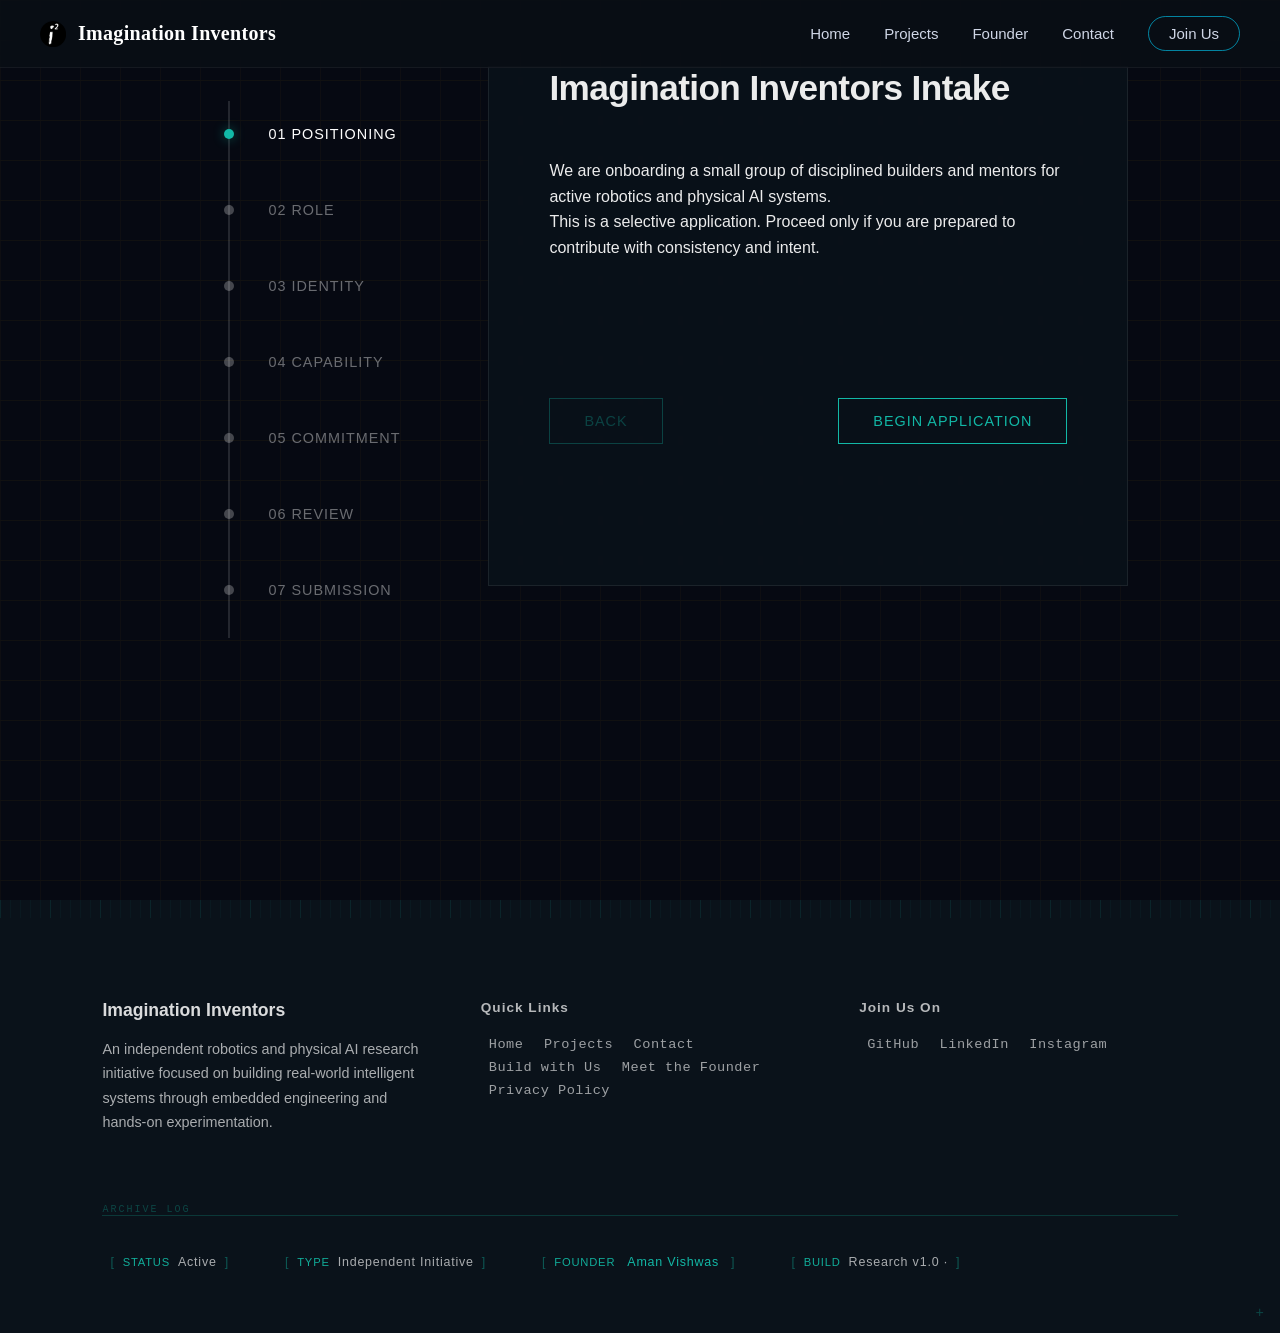
==== commit 6cb7bbc2: "fix(hamburger): made the hamburger visible by updating the navbar.css" ====
--- a/apply.html
+++ b/apply.html
@@ -36,6 +36,7 @@
 
 <link rel="stylesheet" href="/css/styles.css">
 <link rel="stylesheet" href="/footer/footer.css">
+<link rel="stylesheet" href="/navbar/navbar.css">
 
 <link href="https://fonts.googleapis.com/css2?family=Playfair+Display:wght@400;600;700&display=swap" rel="stylesheet">
 
@@ -56,45 +57,9 @@
 
 
  <!-- Navbar -->
-<!-- Navbar -->
-
-<nav class="navbar">
-
-<a href="index.html" class="brand">
-
-<img src="favicon.svg" alt="Imagination Inventors Logo" class="brand-logo">
-
-<span class="brand-text">
-Imagination Inventors
-</span>
-
-</a>
+<div id="navbar-placeholder"></div>
 
 
-<div class="nav-links" id="navLinks">
-
-<a href="index.html">Home</a>
-
-<a href="projects.html">Projects</a>
-
-<a href="founder.html">Founder</a>
-
-<a href="contact.html">Contact</a>
-
-<a href="apply.html" class="nav-login">Join Us</a>
-
-</div>
-
-
-<div class="hamburger" id="hamburger">
-
-<span></span>
-<span></span>
-<span></span>
-
-</div>
-
-</nav>
 <div class="menu-overlay" id="menuOverlay"></div>
 
   <!-- MAIN CONTENT CHANGES -->
@@ -177,6 +142,8 @@
 <div id="footer-placeholder"></div>
 <script src="footer/footer-loader.js"></script>
 
+<!-------------------------------------------------------->
+<script src="/navbar/navbar-loader.js"></script>
 
 <script src="js/main.js" defer></script>
 </body>
--- a/css/styles.css
+++ b/css/styles.css
@@ -116,436 +116,6 @@
 letter-spacing:0.3px;
 }
 
-/* ========================================= */
-/* GLOBAL NAVBAR */
-/* ========================================= */
-/* ========================================= */
-/* NAVBAR */
-/* ========================================= */
-
-.navbar{
-position:fixed;
-top:0;
-left:0;
-
-width:100%;
-height:68px;
-
-display:flex;
-align-items:center;
-justify-content:space-between;
-
-padding:0 40px;
-
-background:rgba(10,15,22,.75);
-backdrop-filter:blur(14px);
-
-border-bottom:1px solid rgba(255,255,255,.05);
-
-z-index:1000;
-}
-
-/* ========================================= */
-/* BRAND (LOGO + TEXT) */
-/* ========================================= */
-
-.brand{
-display:flex;
-align-items:center;
-gap:12px;
-
-text-decoration:none;
-color:inherit;
-}
-
-.brand-logo{
-width:26px;
-height:26px;
-flex-shrink:0;
-}
-
-.brand-text{
-font-family:"Playfair Display", serif;
-font-size:20px;
-font-weight:600;
-color:#ffffff;
-}
-
-.brand:hover{
-opacity:.85;
-}
-
-/* ========================================= */
-/* NAV LINKS */
-/* ========================================= */
-
-.nav-links{
-display:flex;
-align-items:center;
-
-gap:34px;
-
-font-family:"Space Grotesk",sans-serif;
-
-flex-shrink:0;
-}
-
-.nav-links a{
-text-decoration:none;
-
-color:#cfd6e6;
-
-font-size:15px;
-font-weight:500;
-
-transition:color .2s ease;
-}
-
-.nav-links a:hover{
-color:#ffffff;
-}
-
-/* ========================================= */
-/* ACTIVE LINK */
-/* ========================================= */
-
-.nav-links a.active{
-color:#ffffff;
-position:relative;
-}
-
-.nav-links a.active::after{
-content:"";
-
-position:absolute;
-
-left:0;
-bottom:-6px;
-
-width:100%;
-height:2px;
-
-background:#00d4ff;
-border-radius:2px;
-}
-
-/* ========================================= */
-/* JOIN BUTTON */
-/* ========================================= */
-
-.nav-login{
-padding:8px 20px;
-
-border-radius:24px;
-
-border:1px solid rgba(0,212,255,.6);
-
-color:#ffffff;
-}
-
-.nav-login:hover{
-background:rgba(0,212,255,.12);
-}
-
-/* ========================================= */
-/* HAMBURGER BUTTON */
-/* ========================================= */
-
-.hamburger{
-display:none;
-
-flex-direction:column;
-justify-content:center;
-
-gap:5px;
-
-width:28px;
-height:22px;
-
-cursor:pointer;
-}
-
-.hamburger span{
-display:block;
-
-width:100%;
-height:2px;
-
-background:#ffffff;
-
-transition:
-transform .35s cubic-bezier(.22,1,.36,1),
-opacity .25s ease;
-}
-
-/* hover feedback */
-
-.hamburger:hover span{
-background:#ffffff;
-}
-
-/* ========================================= */
-/* HAMBURGER ANIMATION */
-/* ========================================= */
-
-.hamburger.active span:nth-child(1){
-transform:translateY(7px) rotate(45deg);
-}
-
-.hamburger.active span:nth-child(2){
-opacity:0;
-}
-
-.hamburger.active span:nth-child(3){
-transform:translateY(-7px) rotate(-45deg);
-}
-
-/* ========================================= */
-/* MENU OVERLAY */
-/* ========================================= */
-
-.menu-overlay{
-position:fixed;
-
-top:0;
-left:0;
-
-width:100%;
-height:100vh;
-
-background:rgba(0,0,0,.5);
-
-opacity:0;
-pointer-events:none;
-
-transition:opacity .3s ease;
-
-z-index:900;
-}
-
-.menu-overlay.active{
-opacity:1;
-pointer-events:auto;
-}
-
-/* ========================================= */
-/* PREMIUM DROPDOWN MENU */
-/* ========================================= */
-
-/* ========================================= */
-/* MOBILE NAVBAR EDGE ALIGNMENT */
-/* ========================================= */
-
-@media (max-width:768px){
-
-.navbar{
-padding:0 14px;
-}
-
-.brand{
-gap:8px;
-}
-
-.hamburger{
-margin-right:-2px;
-}
-
-}
-
-/* ========================================= */
-/* PREMIUM MOBILE MENU */
-/* ========================================= */
-
-@media (max-width:768px){
-
-.nav-links{
-
-position:absolute;
-
-top:78px;
-right:16px;
-
-display:flex;
-flex-direction:column;
-
-width:220px;
-
-padding:22px 24px;
-
-gap:20px;
-
-background:rgba(10,15,22,.98);
-
-border:1px solid rgba(255,255,255,.06);
-
-border-radius:14px;
-
-backdrop-filter:blur(16px);
-
-box-shadow:
-0 18px 50px rgba(0,0,0,.55);
-
-transform:translateY(-10px);
-
-opacity:0;
-pointer-events:none;
-
-transition:
-opacity .25s ease,
-transform .25s ease;
-
-}
-
-/* menu open */
-
-.nav-links.active{
-
-opacity:1;
-transform:translateY(0);
-
-pointer-events:auto;
-
-}
-
-/* ========================================= */
-/* MOBILE MENU LINKS */
-/* ========================================= */
-
-/* ========================================= */
-/* MENU TYPOGRAPHY */
-/* ========================================= */
-
-.nav-links a{
-
-font-family:"Space Grotesk", sans-serif;
-
-font-size:17px;
-
-font-weight:500;
-
-letter-spacing:0.2px;
-
-color:#cfd6e6;
-
-padding:4px 0;
-
-line-height:1.35;
-
-transition:
-color .2s ease,
-transform .2s ease;
-
-}
-
-.nav-links a:hover{
-
-color:#ffffff;
-
-transform:translateX(4px);
-
-}
-
-/* ========================================= */
-/* MOBILE JOIN BUTTON */
-/* ========================================= */
-
-.nav-login{
-
-margin-top:8px;
-
-font-family:"Space Grotesk", sans-serif;
-
-font-size:15px;
-
-font-weight:500;
-
-letter-spacing:0.2px;
-
-padding:9px 20px;
-
-border-radius:22px;
-
-border:1px solid rgba(0,212,255,.6);
-
-color:#ffffff;
-
-}
-
-.nav-links::before{
-
-content:"";
-
-position:absolute;
-
-top:-6px;
-right:20px;
-
-width:12px;
-height:12px;
-
-background:rgba(10,15,22,.98);
-
-border-left:1px solid rgba(255,255,255,.06);
-border-top:1px solid rgba(255,255,255,.06);
-
-transform:rotate(45deg);
-
-}
-}
-/* ========================================= */
-/* MENU STAGGER ANIMATION */
-/* ========================================= */
-
-.nav-links.active a{
-animation:menuReveal .35s ease forwards;
-}
-
-.nav-links.active a:nth-child(1){ animation-delay:.05s; }
-.nav-links.active a:nth-child(2){ animation-delay:.10s; }
-.nav-links.active a:nth-child(3){ animation-delay:.15s; }
-.nav-links.active a:nth-child(4){ animation-delay:.20s; }
-.nav-links.active a:nth-child(5){ animation-delay:.25s; }
-
-@keyframes menuReveal{
-
-to{
-opacity:1;
-transform:translateY(0);
-}
-
-}
-.nav-links a:hover{
-color:#ffffff;
-transform:translateX(4px);
-}
-
-.nav-links a.active{
-
-color:#ffffff;
-
-position:relative;
-
-}
-
-.nav-links a.active::before{
-
-content:"";
-
-position:absolute;
-
-left:-12px;
-top:50%;
-
-width:5px;
-height:5px;
-
-background:#00d4ff;
-
-border-radius:50%;
-
-transform:translateY(-50%);
-
-}
 
 /* ================= HERO (Elite Version) ================= */
 
@@ -931,19 +501,6 @@
     max-width:100%;
   }
 
-  /* Grid sections collapse */
-  .focus-grid,
-  .footprint-grid,
-  .join-grid{
-    grid-template-columns:1fr;
-  }
-
-  /* Footer metadata stack */
-  .footer-meta{
-    flex-direction:column;
-    gap:18px;
-  }
-
 }
 
 /* ================= MICRO TYPOGRAPHY TUNING ================= */
--- a/footer/footer.css
+++ b/footer/footer.css
@@ -246,4 +246,11 @@
 font-size:0.75rem;
 }
 
+
+  /* Grid sections collapse */
+  .focus-grid,
+  .footprint-grid,
+  .join-grid{
+    grid-template-columns:1fr;
+  }
 }
--- a/navbar/navbar.css
+++ b/navbar/navbar.css
@@ -0,0 +1,488 @@
+/* ========================================= */
+/* GLOBAL NAVBAR */
+/* ========================================= */
+/* ========================================= */
+/* NAVBAR */
+/* ========================================= */
+
+.navbar{
+position:fixed;
+top:0;
+left:0;
+
+width:100%;
+height:68px;
+
+display:flex;
+align-items:center;
+justify-content:space-between;
+
+padding:0 40px;
+
+background:rgba(10,15,22,.75);
+backdrop-filter:blur(14px);
+
+border-bottom:1px solid rgba(255,255,255,.05);
+
+z-index:1000;
+}
+
+/* ========================================= */
+/* BRAND (LOGO + TEXT) */
+/* ========================================= */
+
+.brand{
+display:flex;
+align-items:center;
+gap:12px;
+
+text-decoration:none;
+color:inherit;
+}
+
+.brand-logo{
+width:26px;
+height:26px;
+flex-shrink:0;
+}
+
+.brand-text{
+font-family:"Playfair Display", serif;
+font-size:20px;
+font-weight:600;
+color:#ffffff;
+}
+
+.brand:hover{
+opacity:.85;
+}
+
+/* ========================================= */
+/* NAV LINKS */
+/* ========================================= */
+
+.nav-links{
+display:flex;
+align-items:center;
+
+gap:34px;
+
+font-family:"Space Grotesk",sans-serif;
+
+flex-shrink:0;
+}
+
+.nav-links a{
+text-decoration:none;
+
+color:#cfd6e6;
+
+font-size:15px;
+font-weight:500;
+
+transition:color .2s ease;
+}
+
+.nav-links a:hover{
+color:#ffffff;
+}
+
+/* ========================================= */
+/* ACTIVE LINK */
+/* ========================================= */
+
+.nav-links a.active{
+color:#ffffff;
+position:relative;
+}
+
+.nav-links a.active::after{
+content:"";
+
+position:absolute;
+
+left:0;
+bottom:-6px;
+
+width:100%;
+height:2px;
+
+background:#00d4ff;
+border-radius:2px;
+}
+
+/* ========================================= */
+/* JOIN BUTTON */
+/* ========================================= */
+
+.nav-login{
+padding:8px 20px;
+
+border-radius:24px;
+
+border:1px solid rgba(0,212,255,.6);
+
+color:#ffffff;
+}
+
+.nav-login:hover{
+background:rgba(0,212,255,.12);
+}
+
+/* ========================================= */
+/* HAMBURGER BUTTON */
+/* ========================================= */
+
+.hamburger{
+display:none;
+
+flex-direction:column;
+justify-content:center;
+
+gap:5px;
+
+width:28px;
+height:22px;
+
+cursor:pointer;
+}
+
+.hamburger span{
+display:block;
+
+width:100%;
+height:2px;
+
+background:#ffffff;
+
+transition:
+transform .35s cubic-bezier(.22,1,.36,1),
+opacity .25s ease;
+}
+
+/* hover feedback */
+
+.hamburger:hover span{
+background:#ffffff;
+}
+
+/* ========================================= */
+/* HAMBURGER ANIMATION */
+/* ========================================= */
+
+.hamburger.active span:nth-child(1){
+transform:translateY(7px) rotate(45deg);
+}
+
+.hamburger.active span:nth-child(2){
+opacity:0;
+}
+
+.hamburger.active span:nth-child(3){
+transform:translateY(-7px) rotate(-45deg);
+}
+
+/* ========================================= */
+/* MENU OVERLAY */
+/* ========================================= */
+
+.menu-overlay{
+position:fixed;
+
+top:0;
+left:0;
+
+width:100%;
+height:100vh;
+
+background:rgba(0,0,0,.5);
+
+opacity:0;
+pointer-events:none;
+
+transition:opacity .3s ease;
+
+z-index:900;
+}
+
+.menu-overlay.active{
+opacity:1;
+pointer-events:auto;
+}
+
+/* ========================================= */
+/* PREMIUM DROPDOWN MENU */
+/* ========================================= */
+
+/* ========================================= */
+/* MOBILE NAVBAR EDGE ALIGNMENT */
+/* ========================================= */
+
+@media (max-width:768px){
+
+.navbar{
+padding:0 14px;
+}
+
+.brand{
+gap:8px;
+}
+
+.hamburger{
+margin-right:-2px;
+}
+
+}
+
+/* ========================================= */
+/* PREMIUM MOBILE MENU */
+/* ========================================= */
+
+@media (max-width:768px){
+
+.nav-links{
+
+position:absolute;
+
+top:78px;
+right:16px;
+
+display:flex;
+flex-direction:column;
+
+width:220px;
+
+padding:22px 24px;
+
+gap:20px;
+
+background:rgba(10,15,22,.98);
+
+border:1px solid rgba(255,255,255,.06);
+
+border-radius:14px;
+
+backdrop-filter:blur(16px);
+
+box-shadow:
+0 18px 50px rgba(0,0,0,.55);
+
+transform:translateY(-10px);
+
+opacity:0;
+pointer-events:none;
+
+transition:
+opacity .25s ease,
+transform .25s ease;
+
+}
+
+/* menu open */
+
+.nav-links.active{
+
+opacity:1;
+transform:translateY(0);
+
+pointer-events:auto;
+
+}
+
+/* ========================================= */
+/* MOBILE MENU LINKS */
+/* ========================================= */
+
+/* ========================================= */
+/* MENU TYPOGRAPHY */
+/* ========================================= */
+
+.nav-links a{
+
+font-family:"Space Grotesk", sans-serif;
+
+font-size:17px;
+
+font-weight:500;
+
+letter-spacing:0.2px;
+
+color:#cfd6e6;
+
+padding:4px 0;
+
+line-height:1.35;
+
+transition:
+color .2s ease,
+transform .2s ease;
+
+}
+
+.nav-links a:hover{
+
+color:#ffffff;
+
+transform:translateX(4px);
+
+}
+
+/* ========================================= */
+/* MOBILE JOIN BUTTON */
+/* ========================================= */
+
+.nav-login{
+
+margin-top:8px;
+
+font-family:"Space Grotesk", sans-serif;
+
+font-size:15px;
+
+font-weight:500;
+
+letter-spacing:0.2px;
+
+padding:9px 20px;
+
+border-radius:22px;
+
+border:1px solid rgba(0,212,255,.6);
+
+color:#ffffff;
+
+}
+
+.nav-links::before{
+
+content:"";
+
+position:absolute;
+
+top:-6px;
+right:20px;
+
+width:12px;
+height:12px;
+
+background:rgba(10,15,22,.98);
+
+border-left:1px solid rgba(255,255,255,.06);
+border-top:1px solid rgba(255,255,255,.06);
+
+transform:rotate(45deg);
+
+}
+}
+/* ========================================= */
+/* MENU STAGGER ANIMATION */
+/* ========================================= */
+
+.nav-links.active a{
+animation:menuReveal .35s ease forwards;
+}
+
+.nav-links.active a:nth-child(1){ animation-delay:.05s; }
+.nav-links.active a:nth-child(2){ animation-delay:.10s; }
+.nav-links.active a:nth-child(3){ animation-delay:.15s; }
+.nav-links.active a:nth-child(4){ animation-delay:.20s; }
+.nav-links.active a:nth-child(5){ animation-delay:.25s; }
+
+@keyframes menuReveal{
+
+to{
+opacity:1;
+transform:translateY(0);
+}
+
+}
+.nav-links a:hover{
+color:#ffffff;
+transform:translateX(4px);
+}
+
+.nav-links a.active{
+
+color:#ffffff;
+
+position:relative;
+
+}
+
+.nav-links a.active::before{
+
+content:"";
+
+position:absolute;
+
+left:-12px;
+top:50%;
+
+width:5px;
+height:5px;
+
+background:#00d4ff;
+
+border-radius:50%;
+
+transform:translateY(-50%);
+
+}
+/* ================= MOBILE ================= */
+@media (max-width:768px){
+
+  /* Disable strict snap on mobile */
+  body{
+    scroll-snap-type:none;
+  }
+
+.hero{
+  min-height:100vh;
+  min-height:100svh;
+
+  display:flex;
+  flex-direction:column;
+
+  justify-content:center;
+  align-items:flex-start;
+
+  padding:var(--nav-height) 20px 0;
+}
+
+  /* Logo */
+  .logo img{
+    height:38px;
+  }
+
+  /* Navigation */
+  .nav-links{
+    position:absolute;
+    top:60px;
+    right:0;
+    background:#04040c;
+    width:220px;
+    flex-direction:column;
+    align-items:flex-start;
+    padding:20px;
+    opacity:0;
+    transform:translateY(-15px);
+    pointer-events:none;
+    transition:all 0.3s ease;
+  }
+
+  .nav-links.active{
+    opacity:1;
+    transform:translateY(0);
+    pointer-events:auto;
+  }
+
+  .nav-links a{
+    margin:12px 0;
+    padding:8px 0;
+    font-size:0.95rem;
+  }
+
+  .hamburger{
+    display:flex;
+  }
+}
